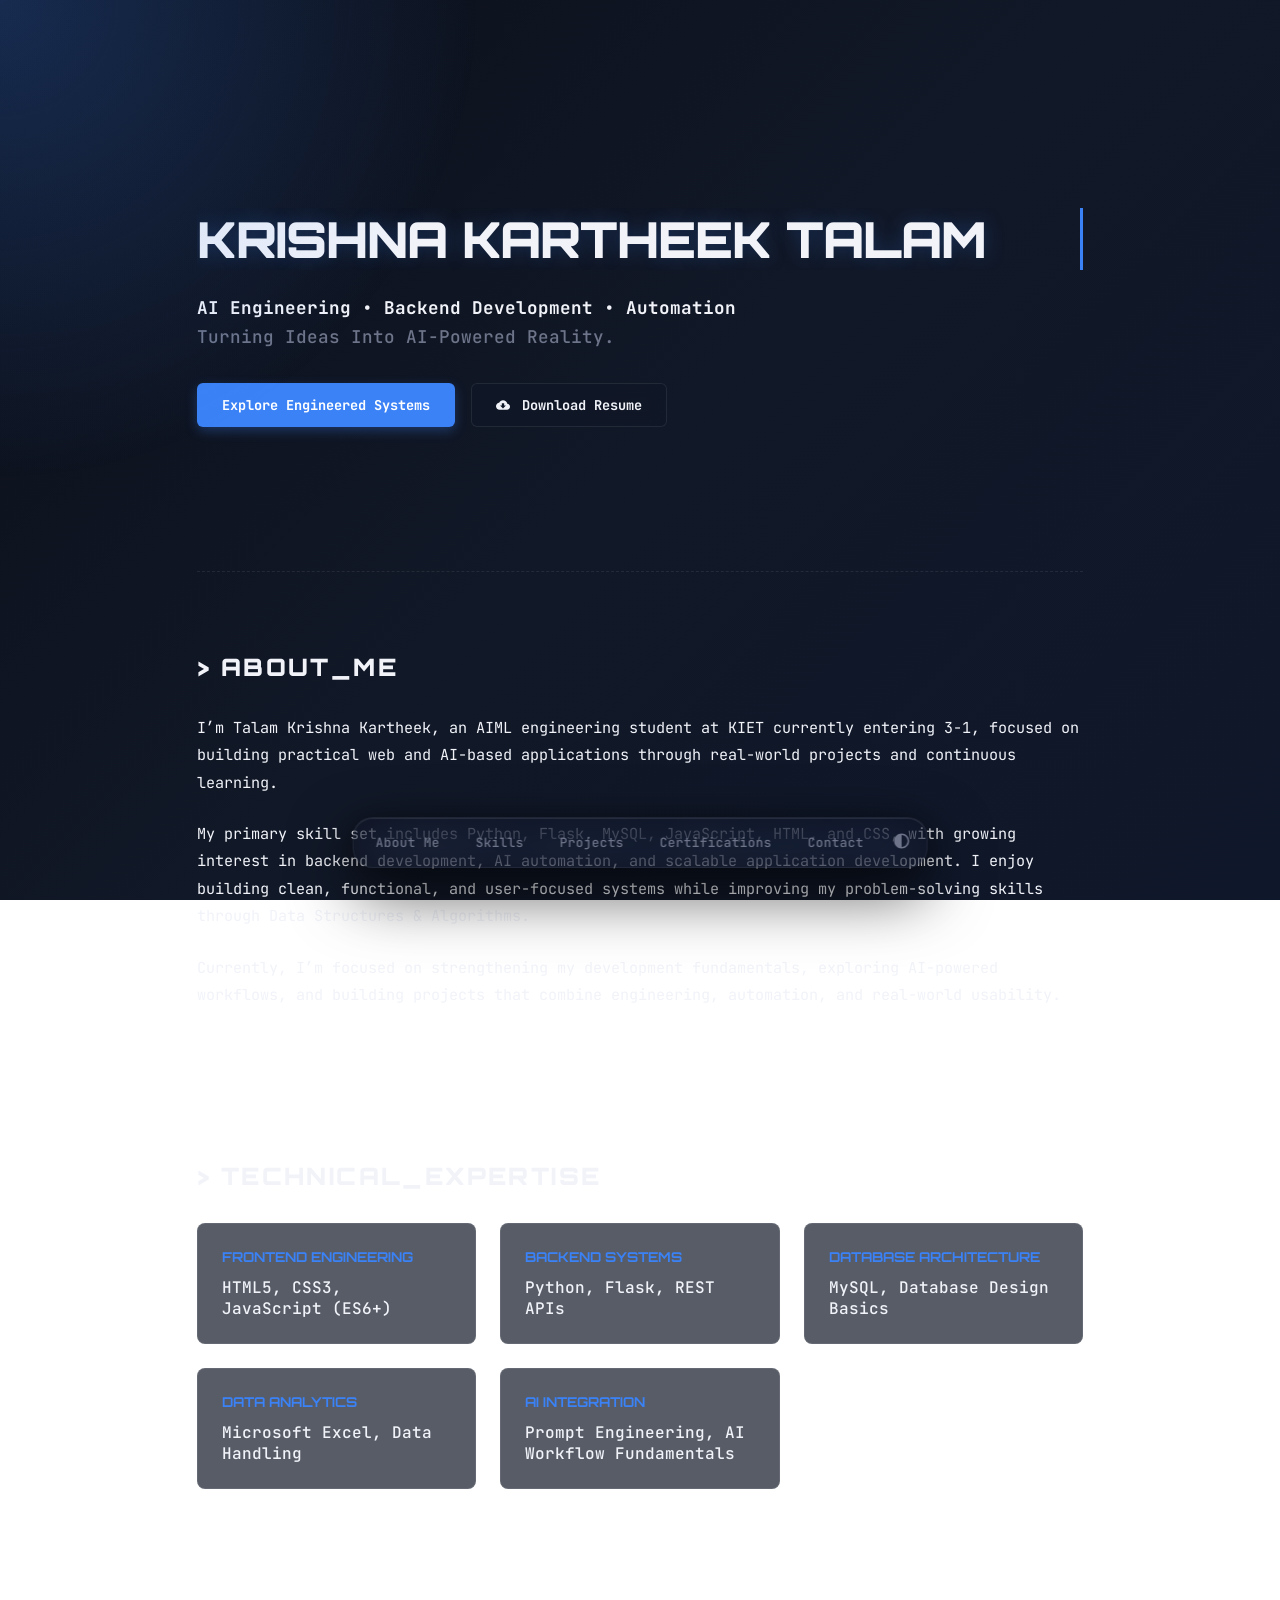
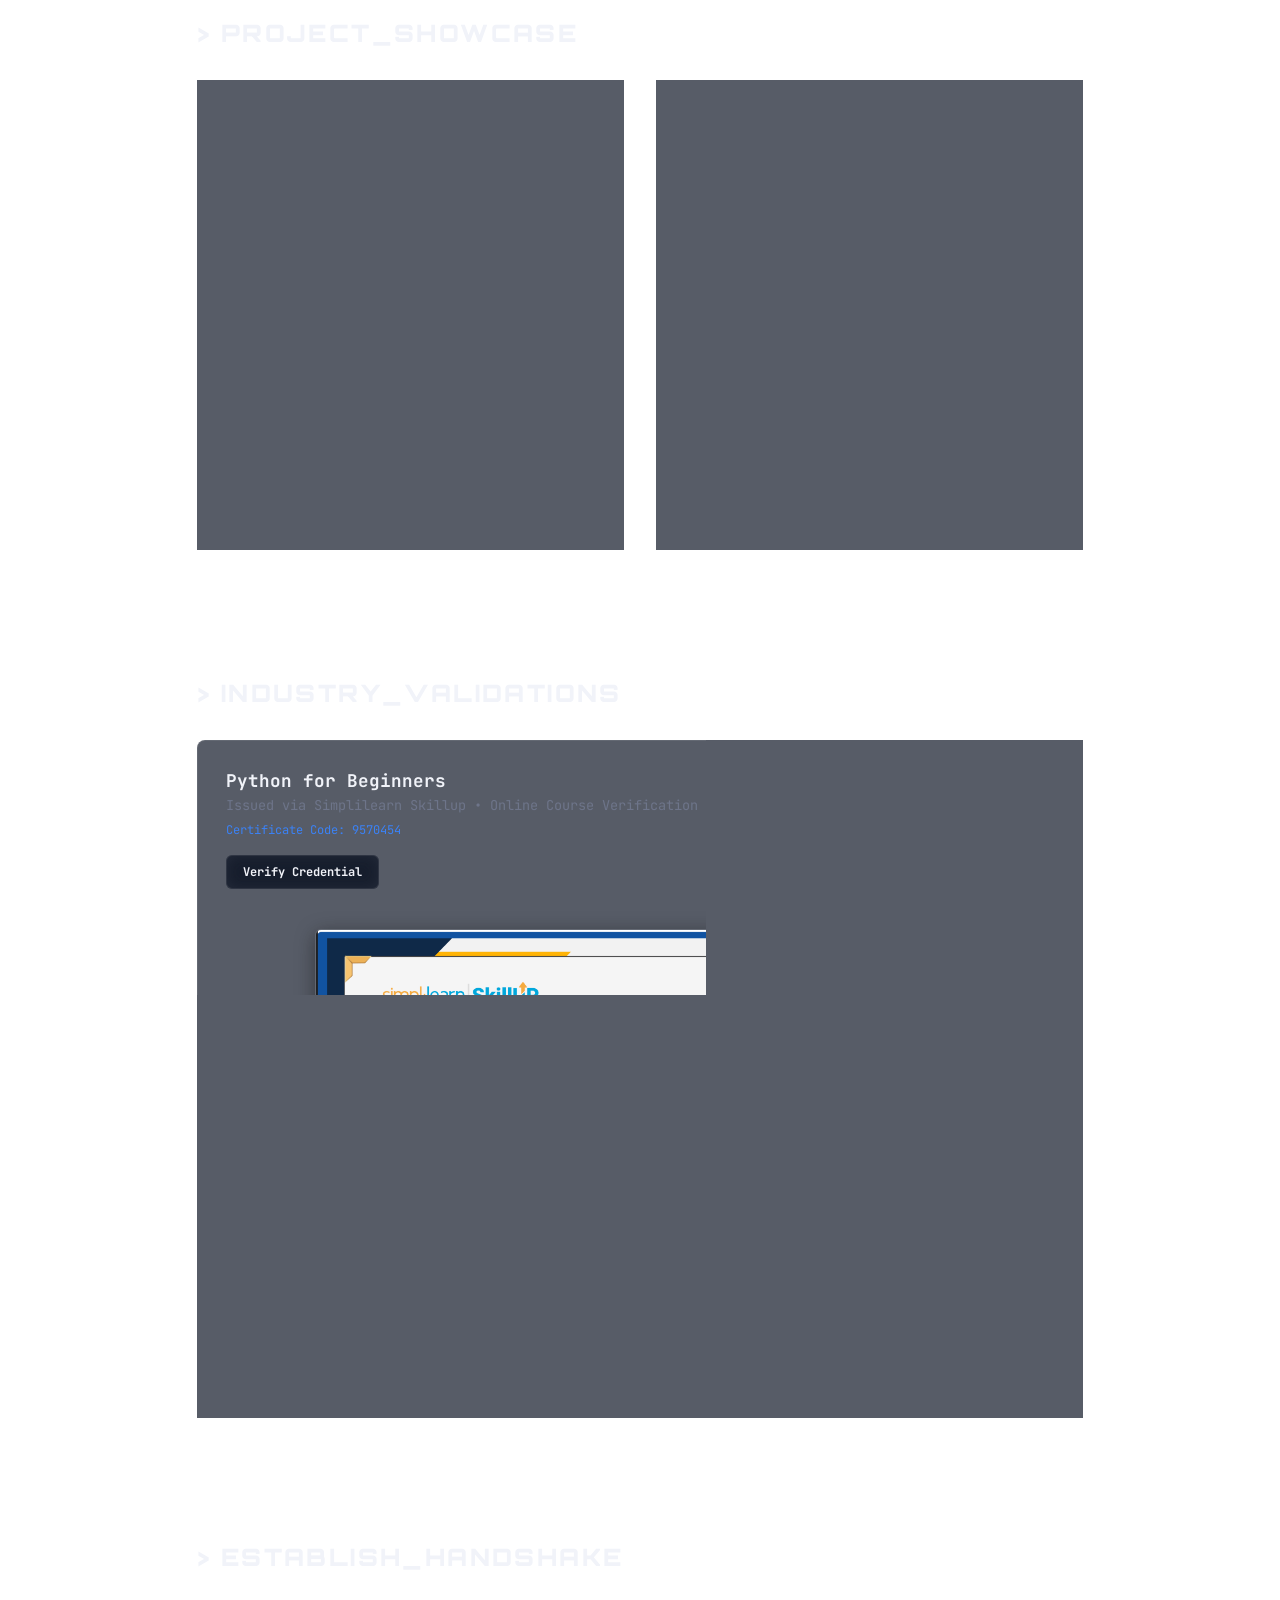
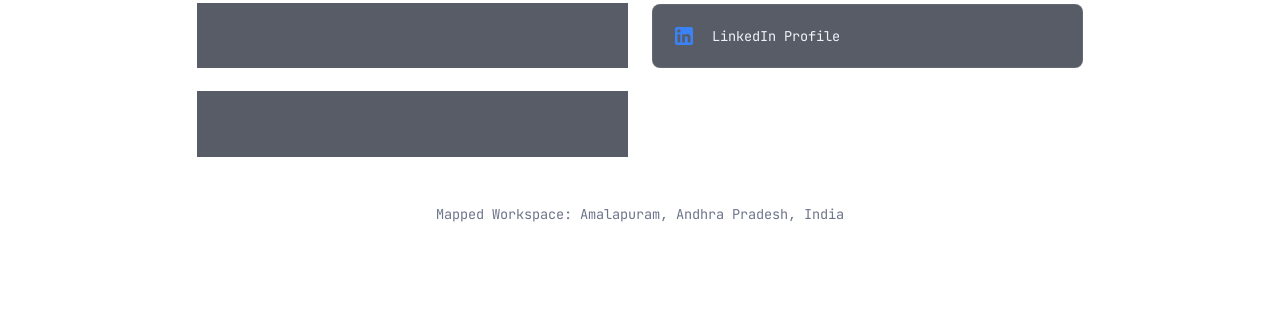
==== index.html @ cd29bb6d "Rename portifolio.html to index.html" ====
<!DOCTYPE html>
<html lang="en">
<head>
    <meta charset="UTF-8">
    <meta name="viewport" content="width=device-width, initial-scale=1.0">
    <title>KRISHNA KARTHEEK TALAM | AI Engineer Portfolio</title>
    <link rel="icon" type="image/svg+xml" href="data:image/svg+xml,<svg xmlns='http://www.w3.org/2000/svg' viewBox='0 0 24 24' fill='%233b82f6'><path d='M12 2L2 22h20L12 2zm0 3.99L19.53 19H4.47L12 5.99z'/></svg>">
    <link rel="preconnect" href="https://fonts.googleapis.com">
    <link rel="preconnect" href="https://fonts.gstatic.com" crossorigin>
    <link href="https://fonts.googleapis.com/css2?family=JetBrains+Mono:wght@400;500;700&family=Orbitron:wght@700;900&display=swap" rel="stylesheet">
    <style>
        :root {
            --bg: #0B0F19;
            --surface: rgba(17, 24, 39, 0.7);
            --border: rgba(255, 255, 255, 0.08);
            --text: #f1f3f9;
            --muted: #6e758a;
            --accent: #3b82f6;
            --glow: rgba(59, 130, 246, 0.25);
        }
        [data-theme="light"] {
            --bg: #f4f6f9;
            --surface: rgba(255, 255, 255, 0.7);
            --border: rgba(0, 0, 0, 0.08);
            --text: #0f172a;
            --muted: #64748b;
            --accent: #2563eb;
            --glow: rgba(37, 99, 235, 0.15);
        }
        * { box-sizing: border-box; margin: 0; padding: 0; }
        html { scroll-behavior: smooth; }
        body {
            font-family: 'JetBrains Mono', monospace;
            background: #0B0F19;
            background: linear-gradient(135deg, #0B0F19, #111827, #0F172A);
            background-attachment: fixed;
            color: var(--text);
            padding: 2rem;
            max-width: 950px;
            margin: 0 auto;
            transition: background 0.3s, color 0.3s;
            overflow-x: hidden;
        }
        [data-theme="light"] body {
            background: linear-gradient(135deg, #f4f6f9, #e2e8f0, #cbd5e1);
        }

        #spotlight {
            position: fixed;
            top: 0; left: 0;
            width: 100vw; height: 100vh;
            pointer-events: none;
            z-index: 9999;
            background: radial-gradient(600px circle at var(--x, 0px) var(--y, 0px), var(--glow), transparent 80%);
        }

        /* Scroll Animation Target */
        section { 
            padding: 5rem 0 3rem 0; 
            border-bottom: 1px dashed var(--border); 
            opacity: 0;
            transform: translateY(30px);
            transition: opacity 0.8s cubic-bezier(0.25, 1, 0.5, 1), transform 0.8s cubic-bezier(0.25, 1, 0.5, 1);
        }
        section.visible {
            opacity: 1;
            transform: translateY(0);
        }

        .section-title {
            font-family: 'Orbitron', sans-serif;
            font-size: 1.5rem; font-weight: 900; margin-bottom: 2rem; color: var(--text);
            text-transform: uppercase; letter-spacing: 0.1em; display: flex; align-items: center; gap: 0.5rem;
        }
        
        #hero { 
            display: flex; 
            flex-direction: column; 
            justify-content: center; 
            min-height: 60vh;
            opacity: 1 !important;
            transform: none !important;
        }

        /* Recruiter Trick: Terminal Typing Animation */
        .typing-container {
            display: inline-block;
            border-right: 3px solid var(--accent);
            white-space: nowrap;
            overflow: hidden;
            width: 0;
            animation: typing 2s steps(22, end) forwards, blink 0.75s step-end infinite;
            margin-bottom: 1.5rem;
        }
        h1 {
            font-family: 'Orbitron', sans-serif;
            font-size: 3.1rem; font-weight: 900; text-transform: uppercase; letter-spacing: -0.02em;
            color: var(--text); text-shadow: 0 0 20px var(--glow);
        }
        @media(max-width: 600px) { 
            h1 { font-size: 1.8rem; } 
            .typing-container { white-space: normal; width: auto; border: none; animation: none; }
        }
        
        .tagline { font-size: 1.1rem; line-height: 1.6; color: var(--muted); font-weight: 500; margin-bottom: 2rem; }
        .tagline span { color: var(--text); font-weight: 700; }

        /* Actions Bar Button Hover Rigging */
        .action-bar { display: flex; flex-wrap: wrap; gap: 1rem; }
        .btn {
            font-family: 'JetBrains Mono', monospace;
            display: inline-flex; align-items: center; gap: 0.5rem;
            padding: 0.75rem 1.5rem; border-radius: 6px; font-size: 0.85rem; font-weight: 700;
            text-decoration: none; cursor: pointer; transition: all 0.3s cubic-bezier(0.25, 0.8, 0.25, 1);
        }
        .btn-primary {
            background: var(--accent); color: #fff; border: 1px solid transparent;
            box-shadow: 0 4px 12px rgba(59, 130, 246, 0.3);
        }
        .btn-primary:hover {
            transform: translateY(-4px);
            background: #2563eb;
            box-shadow: 0 6px 20px rgba(59, 130, 246, 0.5);
        }
        
        /* Attention-grabber Call to Action for Resume Link */
        .btn-secondary {
            background: var(--surface); color: var(--text); border: 1px solid var(--border);
            backdrop-filter: blur(8px); -webkit-backdrop-filter: blur(8px);
            animation: pulse-border 2.5s infinite;
        }
        .btn-secondary:hover {
            transform: translateY(-4px);
            border-color: var(--accent);
            background: rgba(255, 255, 255, 0.05);
            box-shadow: 0 0 15px var(--glow);
            animation: none;
        }
        [data-theme="light"] .btn-secondary:hover { background: rgba(0, 0, 0, 0.02); }

        .about-content p { font-size: 0.95rem; line-height: 1.8; margin-bottom: 1.5rem; color: var(--text); }
        
        .skills-grid { display: grid; grid-template-columns: repeat(auto-fit, minmax(240px, 1fr)); gap: 1.5rem; }
        .skill-card { 
            background: var(--surface); 
            backdrop-filter: blur(12px); -webkit-backdrop-filter: blur(12px);
            border: 1px solid var(--border); padding: 1.5rem; border-radius: 8px; 
            transition: all 0.3s cubic-bezier(0.25, 0.8, 0.25, 1);
        }
        .skill-card:hover { 
            transform: translateY(-5px); 
            border-color: var(--accent);
            box-shadow: 0 10px 25px var(--glow);
        }
        .skill-category { font-family: 'Orbitron', sans-serif; font-size: 0.85rem; color: var(--accent); font-weight: 700; text-transform: uppercase; margin-bottom: 0.75rem; }
        .skill-names { font-size: 1rem; color: var(--text); font-weight: 500; }

        .projects-grid { display: grid; grid-template-columns: repeat(auto-fit, minmax(400px, 1fr)); gap: 2rem; }
        @media(max-width: 500px) { .projects-grid { grid-template-columns: 1fr; } }
        .project-card { 
            background: var(--surface); 
            backdrop-filter: blur(12px); -webkit-backdrop-filter: blur(12px);
            border: 1px solid var(--border); border-radius: 12px; overflow: hidden; display: flex; flex-direction: column; 
            transition: all 0.3s cubic-bezier(0.25, 0.8, 0.25, 1);
        }
        .project-card:hover { 
            transform: translateY(-6px); 
            border-color: var(--accent);
            box-shadow: 0 12px 30px var(--glow);
        }
        .project-info { padding: 1.75rem; flex-grow: 1; display: flex; flex-direction: column; }
        .project-header { display: flex; justify-content: space-between; align-items: flex-start; margin-bottom: 0.75rem; }
        .project-title { font-size: 1.25rem; font-weight: 700; color: var(--text); }
        .project-desc { font-size: 0.85rem; color: var(--muted); line-height: 1.6; margin-bottom: 1.5rem; flex-grow: 1; }
        
        .project-features { margin-bottom: 1.5rem; }
        .project-features-title { font-size: 0.8rem; font-weight: 700; text-transform: uppercase; color: var(--text); margin-bottom: 0.5rem; letter-spacing: 0.05em; }
        .project-features-list { list-style: none; font-size: 0.85rem; color: var(--text); display: grid; grid-template-columns: 1fr 1fr; gap: 0.4rem; }
        .project-features-list li { display: flex; align-items: center; gap: 0.4rem; }
        .project-features-list li::before { content: "•"; color: var(--accent); font-weight: bold; }

        .project-links { display: flex; gap: 0.75rem; margin-top: auto; }
        .project-btn { padding: 0.5rem 1rem; font-size: 0.75rem; border-radius: 4px; text-decoration: none; font-weight: 700; transition: all 0.2s ease; }
        .project-btn-primary { background: rgba(59, 130, 246, 0.1); color: var(--accent); border: 1px solid rgba(59, 130, 246, 0.2); }
        .project-btn-primary:hover { background: var(--accent); color: white; }
        .project-btn-secondary { background: transparent; color: var(--muted); border: 1px solid var(--border); }
        .project-btn-secondary:hover { color: var(--text); border-color: var(--muted); }

        .projects-tags { display: flex; flex-wrap: wrap; gap: 0.5rem; margin-bottom: 1.25rem; }
        .project-tag { background: rgba(255, 255, 255, 0.03); border: 1px solid var(--border); color: var(--muted); font-size: 0.7rem; padding: 0.25rem 0.6rem; border-radius: 4px; }

        .validation-card {
            background: var(--surface); backdrop-filter: blur(12px); -webkit-backdrop-filter: blur(12px);
            border: 1px solid var(--border); padding: 1.75rem; border-radius: 8px; display: flex; flex-direction: column; gap: 1rem;
            transition: all 0.3s cubic-bezier(0.25, 0.8, 0.25, 1);
        }
        .validation-card:hover { 
            transform: translateY(-5px); 
            border-color: var(--accent);
            box-shadow: 0 10px 25px var(--glow);
        }
        .card-content h3 { font-size: 1.1rem; font-weight: 700; color: var(--text); margin-bottom: 0.25rem; }
        .card-content p { font-size: 0.85rem; color: var(--muted); margin-bottom: 0.25rem; }
        .cert-code { font-size: 0.75rem; color: var(--accent); font-family: 'JetBrains Mono', monospace; }
        .verify-btn { align-self: flex-start; }

        .cert-image-container {
            margin-top: 1.5rem;
            display: flex;
            justify-content: center;
            align-items: center;
            width: 100%;
        }
        .cert-image-container img {
            width: 100%;
            max-width: 650px;
            height: auto;
            border-radius: 6px;
            border: 1px solid var(--border);
            box-shadow: 0 4px 20px rgba(0, 0, 0, 0.4);
            transition: transform 0.4s cubic-bezier(0.16, 1, 0.3, 1), box-shadow 0.3s ease;
        }
        .cert-image-container img:hover {
            transform: scale(1.03);
            box-shadow: 0 10px 30px rgba(0, 0, 0, 0.7);
        }

        .contact-grid { display: grid; grid-template-columns: repeat(auto-fit, minmax(280px, 1fr)); gap: 1.5rem; }
        .contact-link {
            display: flex; align-items: center; gap: 1rem; 
            background: var(--surface); backdrop-filter: blur(12px); -webkit-backdrop-filter: blur(12px);
            border: 1px solid var(--border); padding: 1.2rem; border-radius: 8px; text-decoration: none; color: var(--text); font-size: 0.85rem; 
            transition: all 0.3s cubic-bezier(0.25, 0.8, 0.25, 1);
            min-width: 0; overflow: hidden; word-break: break-all;
        }
        .contact-link:hover { border-color: var(--accent); transform: translateY(-4px); box-shadow: 0 8px 20px var(--glow); }
        .contact-icon { width: 24px; height: 24px; fill: var(--accent); flex-shrink: 0; }
        .contact-link span { overflow: hidden; text-overflow: ellipsis; white-space: normal; }

        .dock-container { position: fixed; bottom: 2rem; left: 50%; transform: translateX(-50%); z-index: 10000; width: max-content; max-width: 95vw; }
        .dock {
            display: flex; align-items: center; gap: 0.25rem;
            background: rgba(10, 11, 16, 0.35);
            backdrop-filter: blur(24px) saturate(210%); -webkit-backdrop-filter: blur(24px) saturate(210%);
            border: 1px solid rgba(255, 255, 255, 0.06); padding: 0.4rem; border-radius: 20px;
            box-shadow: 0 4px 30px rgba(0, 0, 0, 0.3), inset 0 1px 1px rgba(255, 255, 255, 0.1), 0 24px 64px rgba(0, 0, 0, 0.7);
            overflow-x: auto;
        }
        [data-theme="light"] .dock {
            background: rgba(255, 255, 255, 0.4);
            border: 1px solid rgba(0, 0, 0, 0.05);
            box-shadow: 0 4px 30px rgba(0, 0, 0, 0.05), inset 0 1px 1px rgba(255, 255, 255, 0.6), 0 24px 64px rgba(0, 0, 0, 0.1);
        }
        .dock button, .dock a {
            font-family: 'JetBrains Mono', monospace; background: transparent; border: none;
            color: var(--muted); font-size: 0.8rem; font-weight: 500; padding: 0.6rem 1rem; border-radius: 14px;
            transition: all 0.2s cubic-bezier(0.4, 0, 0.2, 1); text-decoration: none; display: inline-block; white-space: nowrap;
        }
        .dock button:hover, .dock a:hover { color: var(--text); background: rgba(255, 255, 255, 0.05); }
        [data-theme="light"] .dock button:hover, [data-theme="light"] .dock a:hover { background: rgba(0, 0, 0, 0.03); }
        .dock .active-btn { color: var(--text) !important; background: rgba(255, 255, 255, 0.12); box-shadow: inset 0 1px 0 rgba(255, 255, 255, 0.1), 0 2px 8px rgba(0, 0, 0, 0.2); }
        [data-theme="light"] .dock .active-btn { background: rgba(0, 0, 0, 0.08); box-shadow: none; }
        .theme-toggle { display: flex; align-items: center; justify-content: center; width: 36px; height: 36px; padding: 0 !important; border-radius: 50% !important; flex-shrink: 0; }
        .theme-icon { width: 18px; height: 18px; fill: var(--muted); transition: fill 0.2s; }
        .theme-toggle:hover .theme-icon { fill: var(--text); }

        /* Animation Keyframe Pools */
        @keyframes typing {
            from { width: 0; }
            to { width: 100%; }
        }
        @keyframes blink {
            from, to { border-color: transparent; }
            50% { border-color: var(--accent); }
        }
        @keyframes pulse-border {
            0% { box-shadow: 0 0 0 0 rgba(59, 130, 246, 0.4); }
            70% { box-shadow: 0 0 0 10px rgba(59, 130, 246, 0); }
            100% { box-shadow: 0 0 0 0 rgba(59, 130, 246, 0); }
        }

        @media print {
            body { background: white !important; color: black !important; padding: 0; max-width: 100%; }
            section { padding: 2rem 0; opacity: 1 !important; transform: none !important; border-bottom: 1px solid #ccc; }
            .dock-container, #spotlight, .action-bar, .project-links, .theme-toggle, .project-btn { display: none !important; }
            .skill-card, .project-card, .validation-card, .contact-link { backdrop-filter: none !important; background: transparent !important; border: 1px solid #aaa !important; transform: none !important; }
            .section-title { color: black !important; }
            h1 { text-shadow: none !important; color: black !important; }
        }
    </style>
</head>
<body>

    <div id="spotlight"></div>

    <section id="hero">
        <div class="typing-container">
            <h1>KRISHNA KARTHEEK TALAM</h1>
        </div>
        <div class="tagline">
            <span>AI Engineering • Backend Development • Automation</span><br>
            Turning Ideas Into AI-Powered Reality.
        </div>
        <div class="action-bar">
            <a href="#projects" class="btn btn-primary">Explore Engineered Systems</a>
            <a href="TALAM_KRISHNA_KARTHEEK__Resume.pdf" download="TALAM_KRISHNA_KARTHEEK__Resume.pdf" class="btn btn-secondary" title="Download Resume Document">
                <svg width="14" height="14" viewBox="0 0 24 24" fill="currentColor" style="vertical-align:middle;margin-right:4px;"><path d="M19.35 10.04C18.67 6.59 15.64 4 12 4 9.11 4 6.6 5.64 5.35 8.04 2.34 8.36 0 10.91 0 14c0 3.31 2.69 6 6 6h13c2.76 0 5-2.24 5-5 0-2.64-2.05-4.78-4.65-4.96zM17 13l-5 5-5-5h3V9h4v4h3z"/></svg>
                Download Resume
            </a>
        </div>
    </section>

    <section id="about">
        <div class="section-title">> About_Me</div>
        <div class="about-content">
            <p>I’m Talam Krishna Kartheek, an AIML engineering student at KIET currently entering 3-1, focused on building practical web and AI-based applications through real-world projects and continuous learning.</p>
            <p>My primary skill set includes Python, Flask, MySQL, JavaScript, HTML, and CSS, with growing interest in backend development, AI automation, and scalable application development. I enjoy building clean, functional, and user-focused systems while improving my problem-solving skills through Data Structures & Algorithms.</p>
            <p>Currently, I’m focused on strengthening my development fundamentals, exploring AI-powered workflows, and building projects that combine engineering, automation, and real-world usability.</p>
        </div>
    </section>

    <section id="skills">
        <div class="section-title">> Technical_Expertise</div>
        <div class="skills-grid">
            <div class="skill-card">
                <div class="skill-category">Frontend Engineering</div>
                <div class="skill-names">HTML5, CSS3, JavaScript (ES6+)</div>
            </div>
            <div class="skill-card">
                <div class="skill-category">Backend Systems</div>
                <div class="skill-names">Python, Flask, REST APIs</div>
            </div>
            <div class="skill-card">
                <div class="skill-category">Database Architecture</div>
                <div class="skill-names">MySQL, Database Design Basics</div>
            </div>
            <div class="skill-card">
                <div class="skill-category">Data Analytics</div>
                <div class="skill-names">Microsoft Excel, Data Handling</div>
            </div>
            <div class="skill-card">
                <div class="skill-category">AI Integration</div>
                <div class="skill-names">Prompt Engineering, AI Workflow Fundamentals</div>
            </div>
        </div>
    </section>

    <section id="projects">
        <div class="section-title">> Project_Showcase</div>
        <div class="projects-grid">
            <div class="project-card">
                <div class="project-info">
                    <div class="project-header">
                        <div class="project-title">AI Support Automation Platform</div>
                    </div>
                    <div class="projects-tags">
                        <span class="project-tag">Python</span><span class="project-tag">FastAPI/Flask</span><span class="project-tag">OpenAI API</span><span class="project-tag">MySQL</span><span class="project-tag">Redis</span>
                    </div>
                    <div class="project-desc">Asynchronous orchestration instance handling streaming data vectorization structures and complex custom pipeline parameters to manage platform workloads.</div>
                    <div class="project-features">
                        <div class="project-features-title">Core Architecture Features</div>
                        <ul class="project-features-list">
                            <li>AI Chatbot Engine</li>
                            <li>Ticket Classification</li>
                            <li>Auto-Reply Generation</li>
                            <li>Admin Dashboard</li>
                            <li>Email Automation</li>
                        </ul>
                    </div>
                    <div class="project-links">
                        <a href="https://github.com/Krishna-kartheek" target="_blank" class="project-btn project-btn-primary">GitHub Repo</a>
                        <a href="#" class="project-btn project-btn-secondary">Live Demo</a>
                    </div>
                </div>
            </div>
            <div class="project-card">
                <div class="project-info">
                    <div class="project-header">
                        <div class="project-title">AI Resume Analyzer + ATS Scorer</div>
                    </div>
                    <div class="projects-tags">
                        <span class="project-tag">Python</span><span class="project-tag">Flask</span><span class="project-tag">LLM Orchestration</span><span class="project-tag">MySQL</span>
                    </div>
                    <div class="project-desc">Intelligent parser pipeline constructed to ingest unstructured resume structures and evaluate alignment parameters against target data indexes.</div>
                    <div class="project-features">
                        <div class="project-features-title">Core Architecture Features</div>
                        <ul class="project-features-list">
                            <li>Upload Processing</li>
                            <li>ATS Scoring Engine</li>
                            <li>Keyword Detection</li>
                            <li>AI Suggestions</li>
                            <li>JD Matrix Matching</li>
                        </ul>
                    </div>
                    <div class="project-links">
                        <a href="https://github.com/Krishna-kartheek" target="_blank" class="project-btn project-btn-primary">GitHub Repo</a>
                        <a href="#" class="project-btn project-btn-secondary">Live Demo</a>
                    </div>
                </div>
            </div>
        </div>
    </section>

    <section id="certifications">
        <div class="validation-section">
            <div class="section-title">> Industry_Validations</div>
            
            <div class="validation-card">
                <div class="card-content">
                    <h3>Python for Beginners</h3>
                    <p>Issued via Simplilearn Skillup • Online Course Verification</p>
                    <span class="cert-code">Certificate Code: 9570454</span>
                </div>
                <a href="https://www.simplilearn.com" target="_blank" class="btn btn-secondary verify-btn" style="padding: 0.5rem 1rem; font-size: 0.75rem;">Verify Credential</a>
                
                <div class="cert-image-container">
                    <img src="Screenshot 2026-05-24 030325.png" alt="Simplilearn Python for Beginners Certificate">
                </div>
            </div>
        </div>
    </section>

    <section id="contact">
        <div class="section-title">> Establish_Handshake</div>
        <div class="contact-grid">
            <a href="https://mail.google.com/mail/?view=cm&fs=1&to=krishnakartheekgoud@gmail.com" target="_blank" class="contact-link" title="Compose Gmail Direct">
                <svg class="contact-icon" viewBox="0 0 24 24">
                    <path d="M20 4H4c-1.1 0-1.99.9-1.99 2L2 18c0 1.1.9 2 2 2h16c1.1 0 2-.9 2-2V6c0-1.1-.9-2-2-2zm0 4l-8 5-8-5V6l8 5 8-5v2z"/>
                </svg>
                <span>krishnakartheekgoud@gmail.com</span>
            </a>
            <a href="https://www.linkedin.com/in/krishna-kartheek-talam" target="_blank" class="contact-link">
                <svg class="contact-icon" viewBox="0 0 24 24"><path d="M19 3a2 2 0 0 1 2 2v14a2 2 0 0 1-2 2H5a2 2 0 0 1-2-2V5a2 2 0 0 1 2-2h14m-.5 15.5v-5.3a3.26 3.26 0 0 0-3.26-3.26c-.85 0-1.84.52-2.32 1.3v-1.11h-2.79v8.37h2.79v-4.93c0-.77.62-1.4 1.39-1.4a1.4 1.4 0 0 1 1.4 1.4v4.93h2.79M6.88 8.56a1.68 1.68 0 0 0 1.68-1.68c0-.93-.75-1.69-1.68-1.69a1.69 1.69 0 0 0-1.69 1.69c0 .93.76 1.68 1.69 1.68m1.39 9.94v-8.37H5.5v8.37h2.77z"/></svg>
                <span>LinkedIn Profile</span>
            </a>
            <a href="https://github.com/Krishna-kartheek" target="_blank" class="contact-link">
                <svg class="contact-icon" viewBox="0 0 24 24"><path d="M12 2A10 10 0 0 0 2 12c0 4.42 2.87 8.17 6.84 9.5.5.08.66-.23.66-.5v-1.69c-2.77.6-3.36-1.34-3.36-1.34-.46-1.16-1.11-1.47-1.11-1.47-.9-.62.07-.6.07-.6 1 .07 1.53 1.03 1.53 1.03.9 1.52 2.34 1.07 2.91.83.1-.65.35-1.09.63-1.34-2.22-.25-4.55-1.11-4.55-4.94 0-1.1.38-1.99 1.03-2.71-.1-.25-.45-1.29.1-2.64 0 0 .84-.27 2.75 1.02.79-.22 1.65-.33 2.5-.33.85 0 1.71.11 2.5.33 1.91-1.29 2.75-1.02 2.75-1.02.55 1.35.2 2.39.1 2.64.65.71 1.03 1.6 1.03 2.71 0 3.84-2.34 4.68-4.57 4.93.36.31.68.92.68 1.85V21c0 .27.16.59.67.5C19.14 20.16 22 16.42 22 12A10 10 0 0 0 12 2z"/></svg>
                <span>GitHub Engine</span>
            </a>
        </div>
        <p class="project-desc" style="text-align: center; margin-top: 3rem;">Mapped Workspace: Amalapuram, Andhra Pradesh, India</p>
    </section>

    <div class="dock-container">
        <nav class="dock">
            <a href="#about" class="active-btn">About Me</a>
            <a href="#skills">Skills</a>
            <a href="#projects">Projects</a>
            <a href="#certifications">Certifications</a>
            <a href="#contact">Contact</a>
            <button class="theme-toggle" onclick="toggleTheme()">
                <svg class="theme-icon" viewBox="0 0 24 24">
                    <path d="M12 22c5.523 0 10-4.477 10-10S17.523 2 12 2 2 6.477 2 12s4.477 10 10 10zm0-2V4a8 8 0 1 1 0 16z"/>
                </svg>
            </button>
        </nav>
    </div>

    <script>
        const spotlight = document.getElementById('spotlight');
        window.addEventListener('mousemove', (e) => {
            spotlight.style.setProperty('--x', e.clientX + 'px');
            spotlight.style.setProperty('--y', e.clientY + 'px');
        });

        function toggleTheme() {
            const currentTheme = document.documentElement.getAttribute('data-theme');
            const targetTheme = currentTheme === 'light' ? 'dark' : 'light';
            document.documentElement.setAttribute('data-theme', targetTheme);
            localStorage.setItem('theme', targetTheme);
        }

        // Performance optimized Intersection Observer for recruiter scroll animations
        const sections = document.querySelectorAll('section');
        const navButtons = document.querySelectorAll('.dock a');

        const sectionObserver = new IntersectionObserver((entries) => {
            entries.forEach(entry => {
                if (entry.isIntersecting) {
                    entry.target.classList.add('visible');
                }
            });
        }, { threshold: 0.15 });

        sections.forEach(section => {
            sectionObserver.observe(section);
        });

        window.addEventListener('scroll', () => {
            let current = '';
            sections.forEach(section => {
                const sectionTop = section.offsetTop;
                if (pageYOffset >= sectionTop - 120) { current = section.getAttribute('id'); }
            });
            navButtons.forEach(btn => {
                btn.classList.remove('active-btn');
                if (btn.getAttribute('href').slice(1) === current) { btn.classList.add('active-btn'); }
            });
        });
    </script>
</body>
</html>
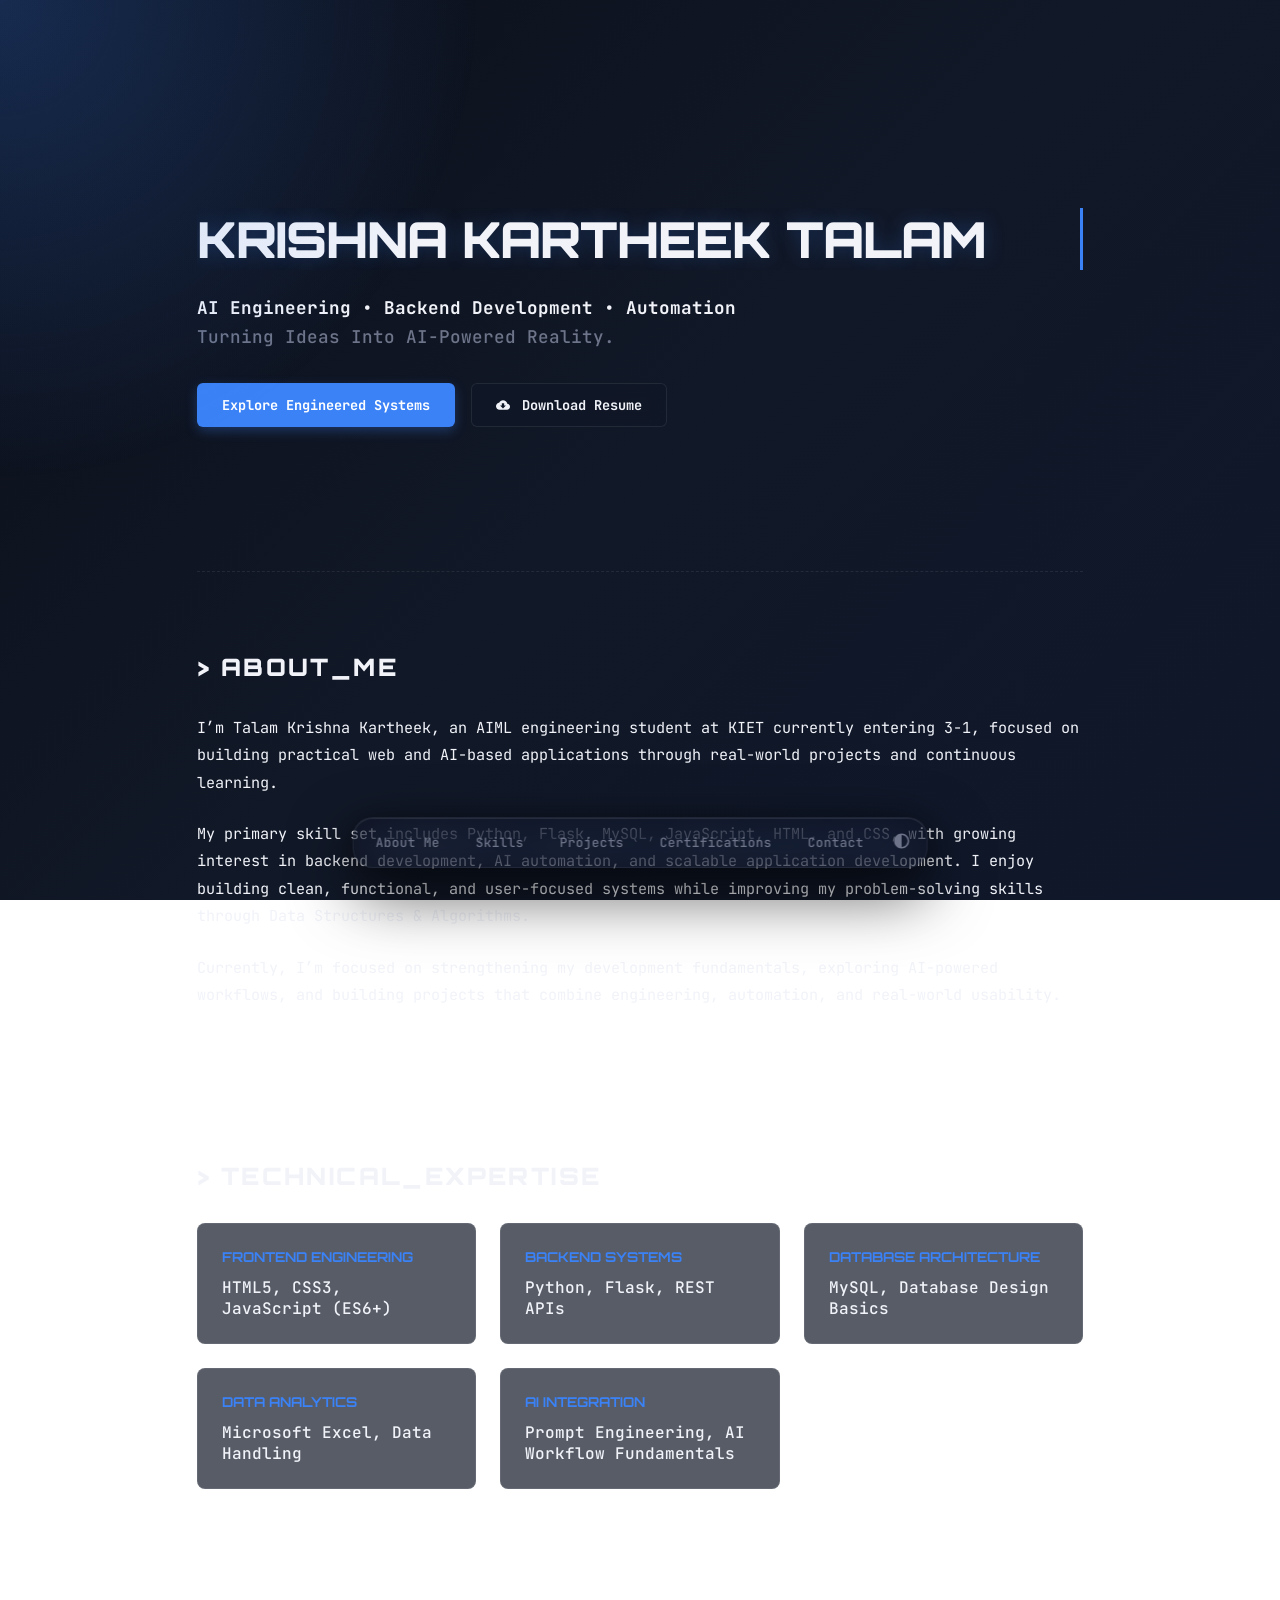
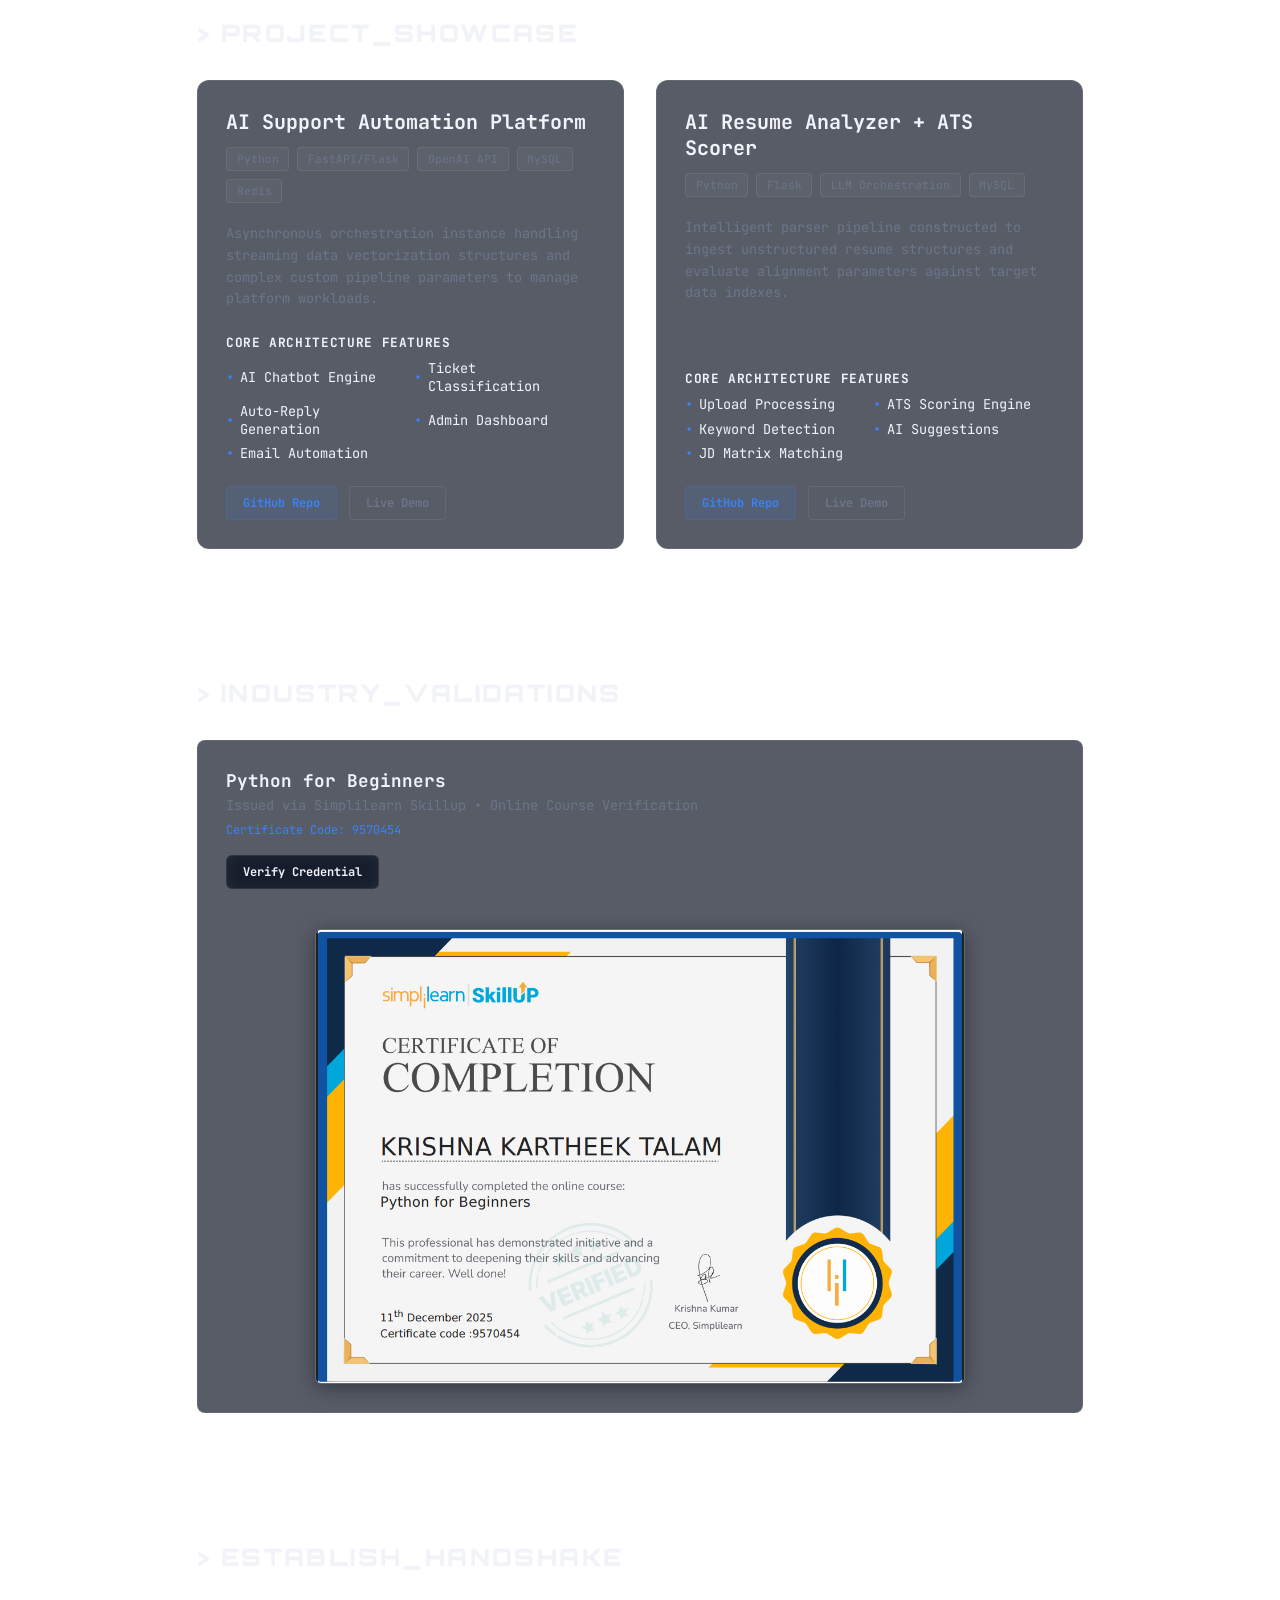
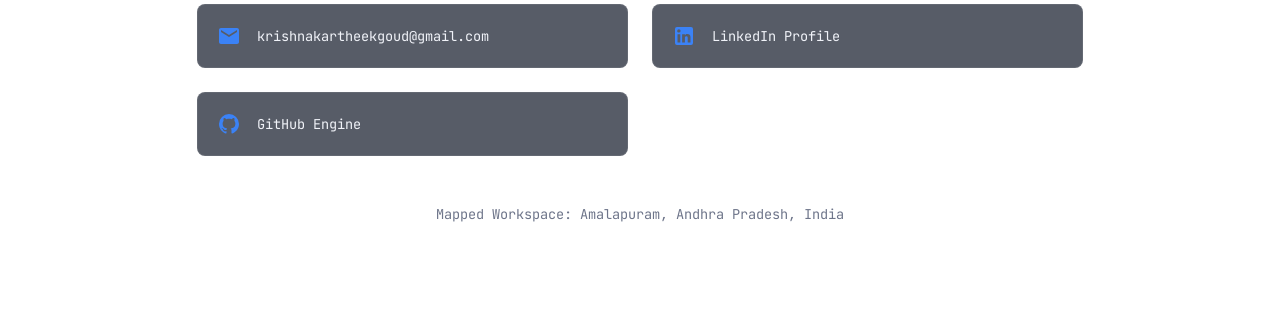
==== commit d9bd1d11: "Update index.html" ====
--- a/index.html
+++ b/index.html
@@ -423,7 +423,7 @@
     <section id="contact">
         <div class="section-title">> Establish_Handshake</div>
         <div class="contact-grid">
-            <a href="https://mail.google.com/mail/?view=cm&fs=1&to=krishnakartheekgoud@gmail.com" target="_blank" class="contact-link" title="Compose Gmail Direct">
+            <a href="mailto:krishnakartheekgoud@gmail.com?subject=Portfolio%20Inquiry" class="contact-link" title="Send Email Direct">
                 <svg class="contact-icon" viewBox="0 0 24 24">
                     <path d="M20 4H4c-1.1 0-1.99.9-1.99 2L2 18c0 1.1.9 2 2 2h16c1.1 0 2-.9 2-2V6c0-1.1-.9-2-2-2zm0 4l-8 5-8-5V6l8 5 8-5v2z"/>
                 </svg>
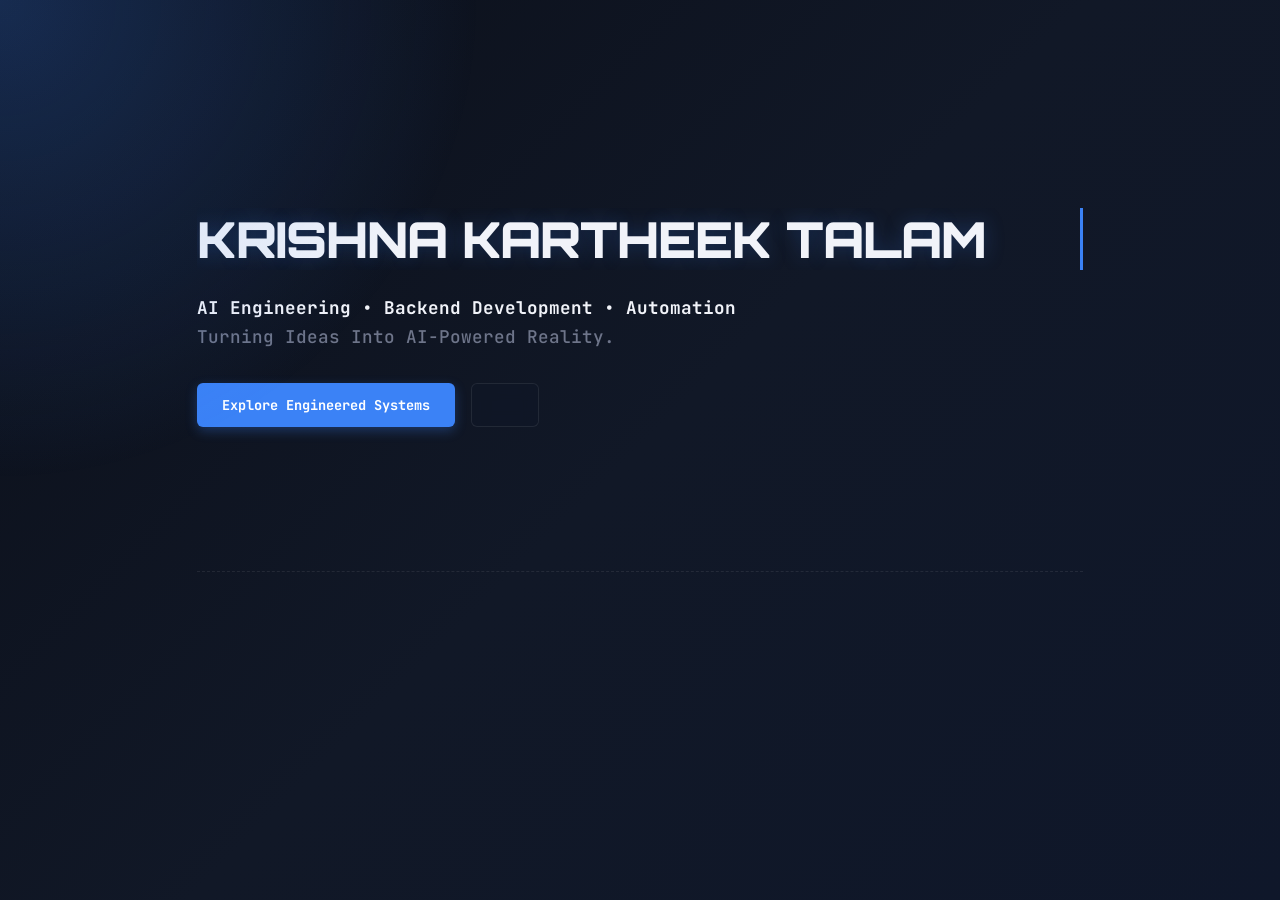
==== commit add8bdf9: "Update index.html" ====
--- a/index.html
+++ b/index.html
@@ -187,7 +187,7 @@
         .project-btn-secondary:hover { color: var(--text); border-color: var(--muted); }
 
         .projects-tags { display: flex; flex-wrap: wrap; gap: 0.5rem; margin-bottom: 1.25rem; }
-        .project-tag { background: rgba(255, 255, 255, 0.03); border: 1px solid var(--border); color: var(--muted); font-size: 0.7rem; padding: 0.25rem 0.6rem; border-radius: 4px; }
+        .project-tag { background: rgba(255, 255, 255, 0.03); border: 1px solid var(--border); color: var(--muted); font-size: 0.7 ceramic; padding: 0.25rem 0.6rem; border-radius: 4px; }
 
         .validation-card {
             background: var(--surface); backdrop-filter: blur(12px); -webkit-backdrop-filter: blur(12px);
@@ -304,199 +304,4 @@
         <div class="action-bar">
             <a href="#projects" class="btn btn-primary">Explore Engineered Systems</a>
             <a href="TALAM_KRISHNA_KARTHEEK__Resume.pdf" download="TALAM_KRISHNA_KARTHEEK__Resume.pdf" class="btn btn-secondary" title="Download Resume Document">
-                <svg width="14" height="14" viewBox="0 0 24 24" fill="currentColor" style="vertical-align:middle;margin-right:4px;"><path d="M19.35 10.04C18.67 6.59 15.64 4 12 4 9.11 4 6.6 5.64 5.35 8.04 2.34 8.36 0 10.91 0 14c0 3.31 2.69 6 6 6h13c2.76 0 5-2.24 5-5 0-2.64-2.05-4.78-4.65-4.96zM17 13l-5 5-5-5h3V9h4v4h3z"/></svg>
-                Download Resume
-            </a>
-        </div>
-    </section>
-
-    <section id="about">
-        <div class="section-title">> About_Me</div>
-        <div class="about-content">
-            <p>I’m Talam Krishna Kartheek, an AIML engineering student at KIET currently entering 3-1, focused on building practical web and AI-based applications through real-world projects and continuous learning.</p>
-            <p>My primary skill set includes Python, Flask, MySQL, JavaScript, HTML, and CSS, with growing interest in backend development, AI automation, and scalable application development. I enjoy building clean, functional, and user-focused systems while improving my problem-solving skills through Data Structures & Algorithms.</p>
-            <p>Currently, I’m focused on strengthening my development fundamentals, exploring AI-powered workflows, and building projects that combine engineering, automation, and real-world usability.</p>
-        </div>
-    </section>
-
-    <section id="skills">
-        <div class="section-title">> Technical_Expertise</div>
-        <div class="skills-grid">
-            <div class="skill-card">
-                <div class="skill-category">Frontend Engineering</div>
-                <div class="skill-names">HTML5, CSS3, JavaScript (ES6+)</div>
-            </div>
-            <div class="skill-card">
-                <div class="skill-category">Backend Systems</div>
-                <div class="skill-names">Python, Flask, REST APIs</div>
-            </div>
-            <div class="skill-card">
-                <div class="skill-category">Database Architecture</div>
-                <div class="skill-names">MySQL, Database Design Basics</div>
-            </div>
-            <div class="skill-card">
-                <div class="skill-category">Data Analytics</div>
-                <div class="skill-names">Microsoft Excel, Data Handling</div>
-            </div>
-            <div class="skill-card">
-                <div class="skill-category">AI Integration</div>
-                <div class="skill-names">Prompt Engineering, AI Workflow Fundamentals</div>
-            </div>
-        </div>
-    </section>
-
-    <section id="projects">
-        <div class="section-title">> Project_Showcase</div>
-        <div class="projects-grid">
-            <div class="project-card">
-                <div class="project-info">
-                    <div class="project-header">
-                        <div class="project-title">AI Support Automation Platform</div>
-                    </div>
-                    <div class="projects-tags">
-                        <span class="project-tag">Python</span><span class="project-tag">FastAPI/Flask</span><span class="project-tag">OpenAI API</span><span class="project-tag">MySQL</span><span class="project-tag">Redis</span>
-                    </div>
-                    <div class="project-desc">Asynchronous orchestration instance handling streaming data vectorization structures and complex custom pipeline parameters to manage platform workloads.</div>
-                    <div class="project-features">
-                        <div class="project-features-title">Core Architecture Features</div>
-                        <ul class="project-features-list">
-                            <li>AI Chatbot Engine</li>
-                            <li>Ticket Classification</li>
-                            <li>Auto-Reply Generation</li>
-                            <li>Admin Dashboard</li>
-                            <li>Email Automation</li>
-                        </ul>
-                    </div>
-                    <div class="project-links">
-                        <a href="https://github.com/Krishna-kartheek" target="_blank" class="project-btn project-btn-primary">GitHub Repo</a>
-                        <a href="#" class="project-btn project-btn-secondary">Live Demo</a>
-                    </div>
-                </div>
-            </div>
-            <div class="project-card">
-                <div class="project-info">
-                    <div class="project-header">
-                        <div class="project-title">AI Resume Analyzer + ATS Scorer</div>
-                    </div>
-                    <div class="projects-tags">
-                        <span class="project-tag">Python</span><span class="project-tag">Flask</span><span class="project-tag">LLM Orchestration</span><span class="project-tag">MySQL</span>
-                    </div>
-                    <div class="project-desc">Intelligent parser pipeline constructed to ingest unstructured resume structures and evaluate alignment parameters against target data indexes.</div>
-                    <div class="project-features">
-                        <div class="project-features-title">Core Architecture Features</div>
-                        <ul class="project-features-list">
-                            <li>Upload Processing</li>
-                            <li>ATS Scoring Engine</li>
-                            <li>Keyword Detection</li>
-                            <li>AI Suggestions</li>
-                            <li>JD Matrix Matching</li>
-                        </ul>
-                    </div>
-                    <div class="project-links">
-                        <a href="https://github.com/Krishna-kartheek" target="_blank" class="project-btn project-btn-primary">GitHub Repo</a>
-                        <a href="#" class="project-btn project-btn-secondary">Live Demo</a>
-                    </div>
-                </div>
-            </div>
-        </div>
-    </section>
-
-    <section id="certifications">
-        <div class="validation-section">
-            <div class="section-title">> Industry_Validations</div>
-            
-            <div class="validation-card">
-                <div class="card-content">
-                    <h3>Python for Beginners</h3>
-                    <p>Issued via Simplilearn Skillup • Online Course Verification</p>
-                    <span class="cert-code">Certificate Code: 9570454</span>
-                </div>
-                <a href="https://www.simplilearn.com" target="_blank" class="btn btn-secondary verify-btn" style="padding: 0.5rem 1rem; font-size: 0.75rem;">Verify Credential</a>
-                
-                <div class="cert-image-container">
-                    <img src="Screenshot 2026-05-24 030325.png" alt="Simplilearn Python for Beginners Certificate">
-                </div>
-            </div>
-        </div>
-    </section>
-
-    <section id="contact">
-        <div class="section-title">> Establish_Handshake</div>
-        <div class="contact-grid">
-            <a href="mailto:krishnakartheekgoud@gmail.com?subject=Portfolio%20Inquiry" class="contact-link" title="Send Email Direct">
-                <svg class="contact-icon" viewBox="0 0 24 24">
-                    <path d="M20 4H4c-1.1 0-1.99.9-1.99 2L2 18c0 1.1.9 2 2 2h16c1.1 0 2-.9 2-2V6c0-1.1-.9-2-2-2zm0 4l-8 5-8-5V6l8 5 8-5v2z"/>
-                </svg>
-                <span>krishnakartheekgoud@gmail.com</span>
-            </a>
-            <a href="https://www.linkedin.com/in/krishna-kartheek-talam" target="_blank" class="contact-link">
-                <svg class="contact-icon" viewBox="0 0 24 24"><path d="M19 3a2 2 0 0 1 2 2v14a2 2 0 0 1-2 2H5a2 2 0 0 1-2-2V5a2 2 0 0 1 2-2h14m-.5 15.5v-5.3a3.26 3.26 0 0 0-3.26-3.26c-.85 0-1.84.52-2.32 1.3v-1.11h-2.79v8.37h2.79v-4.93c0-.77.62-1.4 1.39-1.4a1.4 1.4 0 0 1 1.4 1.4v4.93h2.79M6.88 8.56a1.68 1.68 0 0 0 1.68-1.68c0-.93-.75-1.69-1.68-1.69a1.69 1.69 0 0 0-1.69 1.69c0 .93.76 1.68 1.69 1.68m1.39 9.94v-8.37H5.5v8.37h2.77z"/></svg>
-                <span>LinkedIn Profile</span>
-            </a>
-            <a href="https://github.com/Krishna-kartheek" target="_blank" class="contact-link">
-                <svg class="contact-icon" viewBox="0 0 24 24"><path d="M12 2A10 10 0 0 0 2 12c0 4.42 2.87 8.17 6.84 9.5.5.08.66-.23.66-.5v-1.69c-2.77.6-3.36-1.34-3.36-1.34-.46-1.16-1.11-1.47-1.11-1.47-.9-.62.07-.6.07-.6 1 .07 1.53 1.03 1.53 1.03.9 1.52 2.34 1.07 2.91.83.1-.65.35-1.09.63-1.34-2.22-.25-4.55-1.11-4.55-4.94 0-1.1.38-1.99 1.03-2.71-.1-.25-.45-1.29.1-2.64 0 0 .84-.27 2.75 1.02.79-.22 1.65-.33 2.5-.33.85 0 1.71.11 2.5.33 1.91-1.29 2.75-1.02 2.75-1.02.55 1.35.2 2.39.1 2.64.65.71 1.03 1.6 1.03 2.71 0 3.84-2.34 4.68-4.57 4.93.36.31.68.92.68 1.85V21c0 .27.16.59.67.5C19.14 20.16 22 16.42 22 12A10 10 0 0 0 12 2z"/></svg>
-                <span>GitHub Engine</span>
-            </a>
-        </div>
-        <p class="project-desc" style="text-align: center; margin-top: 3rem;">Mapped Workspace: Amalapuram, Andhra Pradesh, India</p>
-    </section>
-
-    <div class="dock-container">
-        <nav class="dock">
-            <a href="#about" class="active-btn">About Me</a>
-            <a href="#skills">Skills</a>
-            <a href="#projects">Projects</a>
-            <a href="#certifications">Certifications</a>
-            <a href="#contact">Contact</a>
-            <button class="theme-toggle" onclick="toggleTheme()">
-                <svg class="theme-icon" viewBox="0 0 24 24">
-                    <path d="M12 22c5.523 0 10-4.477 10-10S17.523 2 12 2 2 6.477 2 12s4.477 10 10 10zm0-2V4a8 8 0 1 1 0 16z"/>
-                </svg>
-            </button>
-        </nav>
-    </div>
-
-    <script>
-        const spotlight = document.getElementById('spotlight');
-        window.addEventListener('mousemove', (e) => {
-            spotlight.style.setProperty('--x', e.clientX + 'px');
-            spotlight.style.setProperty('--y', e.clientY + 'px');
-        });
-
-        function toggleTheme() {
-            const currentTheme = document.documentElement.getAttribute('data-theme');
-            const targetTheme = currentTheme === 'light' ? 'dark' : 'light';
-            document.documentElement.setAttribute('data-theme', targetTheme);
-            localStorage.setItem('theme', targetTheme);
-        }
-
-        // Performance optimized Intersection Observer for recruiter scroll animations
-        const sections = document.querySelectorAll('section');
-        const navButtons = document.querySelectorAll('.dock a');
-
-        const sectionObserver = new IntersectionObserver((entries) => {
-            entries.forEach(entry => {
-                if (entry.isIntersecting) {
-                    entry.target.classList.add('visible');
-                }
-            });
-        }, { threshold: 0.15 });
-
-        sections.forEach(section => {
-            sectionObserver.observe(section);
-        });
-
-        window.addEventListener('scroll', () => {
-            let current = '';
-            sections.forEach(section => {
-                const sectionTop = section.offsetTop;
-                if (pageYOffset >= sectionTop - 120) { current = section.getAttribute('id'); }
-            });
-            navButtons.forEach(btn => {
-                btn.classList.remove('active-btn');
-                if (btn.getAttribute('href').slice(1) === current) { btn.classList.add('active-btn'); }
-            });
-        });
-    </script>
-</body>
-</html>
+                <svg width="14" height="14" viewBox="0 0 24 24" fill="currentColor" style="vertical-align:middle;margin-right:4px;"><path d="M19.35 10.04C18.67 6.59 15.64 4 12 4 9.11 4 6.6 5.64 5.35 8.04 2.34 8.36 0 10.91
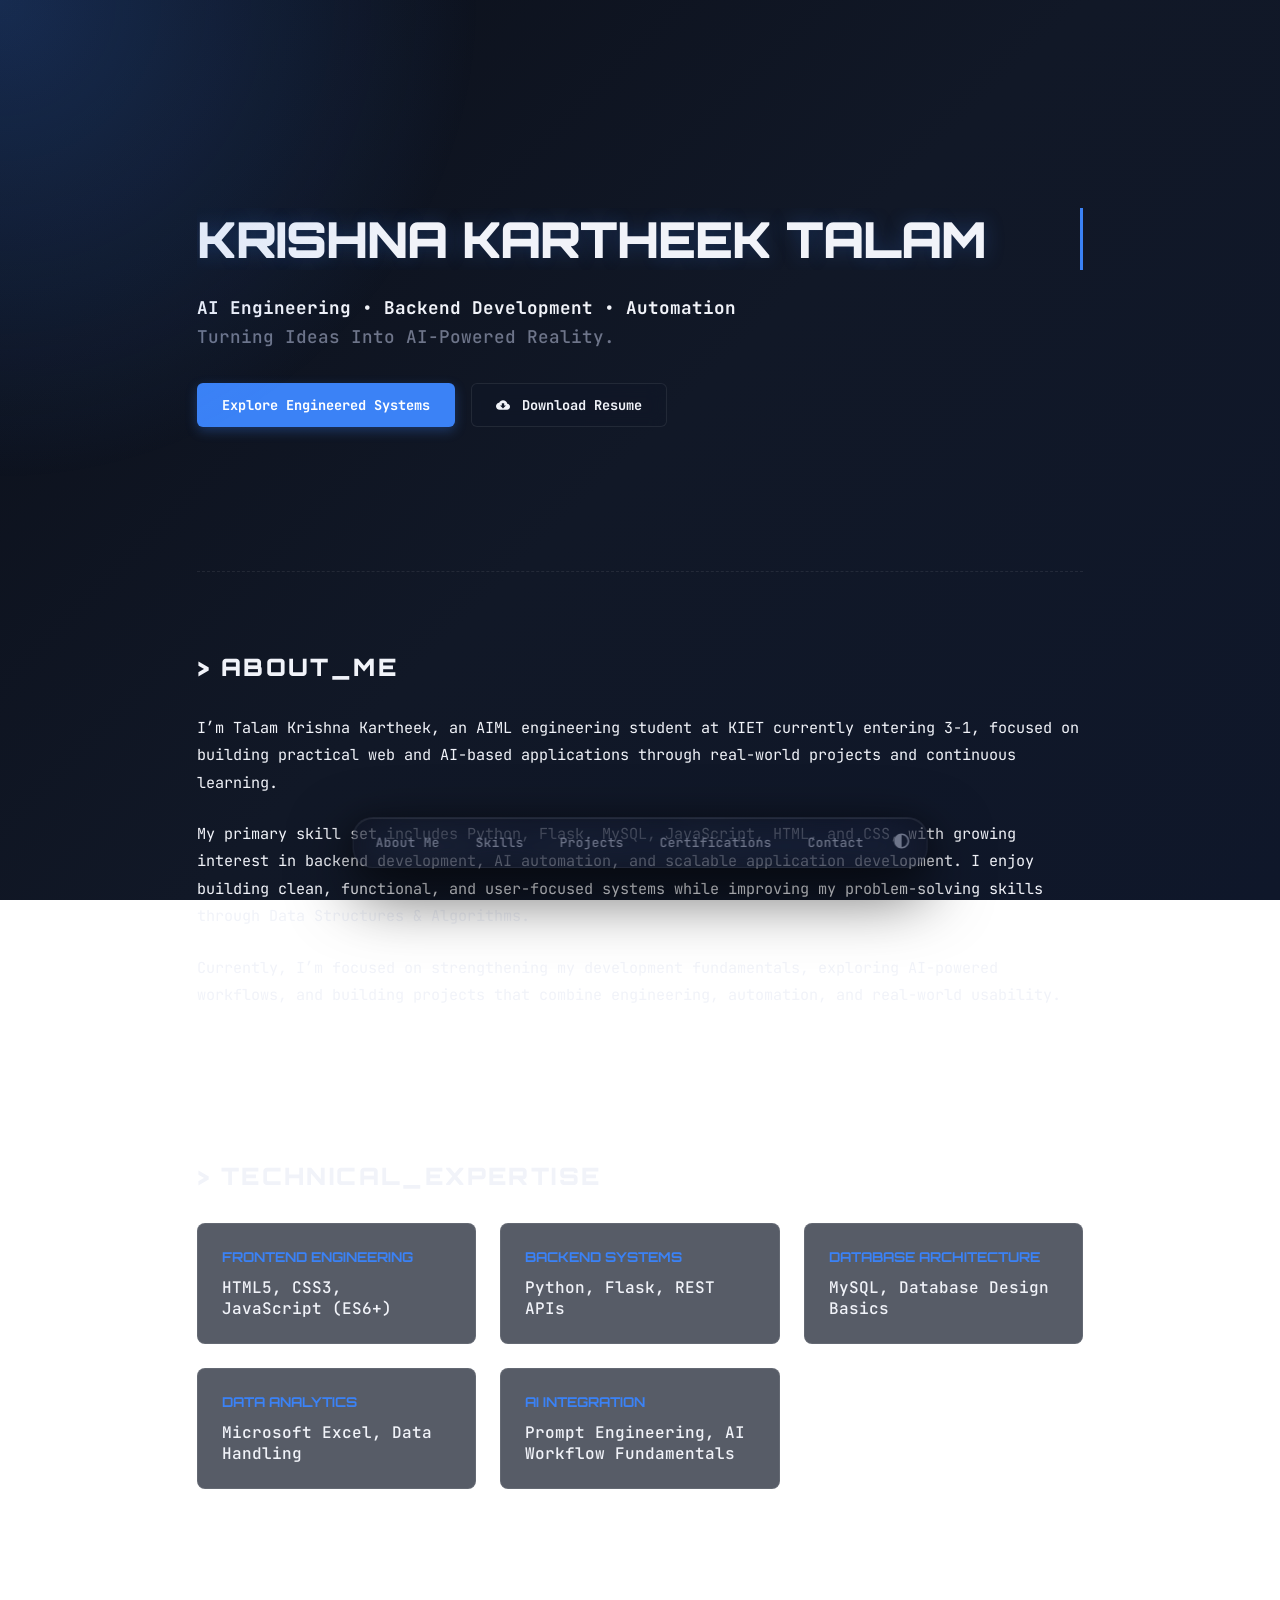
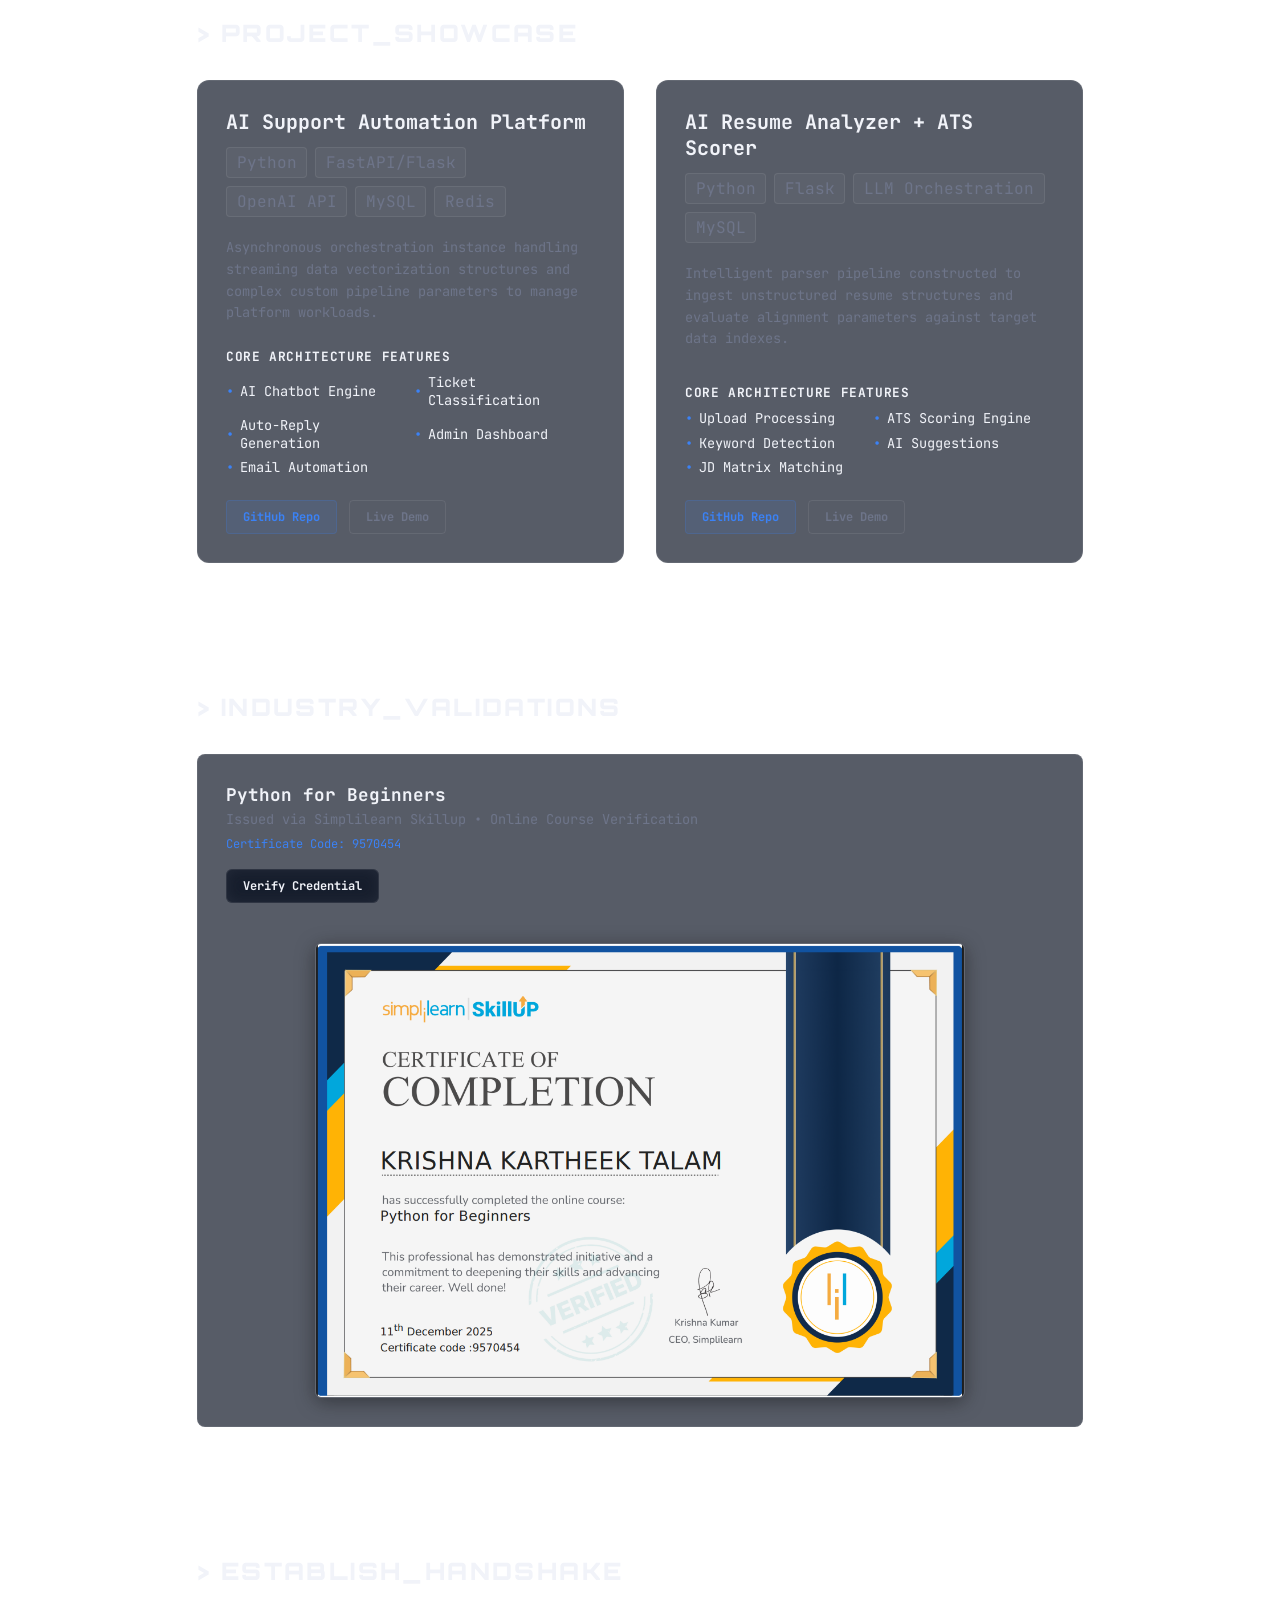
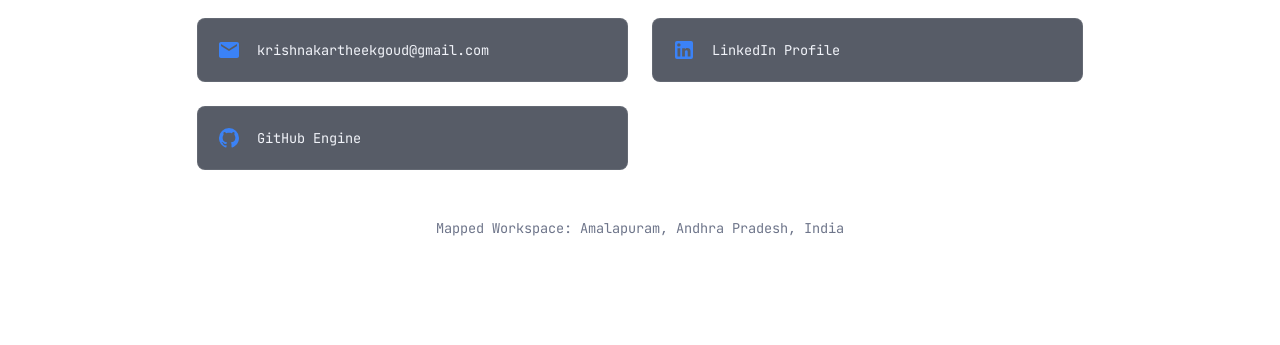
==== commit bee57191: "Update print statement from 'Hello' to 'Goodbye'" ====
--- a/index.html
+++ b/index.html
@@ -304,4 +304,199 @@
         <div class="action-bar">
             <a href="#projects" class="btn btn-primary">Explore Engineered Systems</a>
             <a href="TALAM_KRISHNA_KARTHEEK__Resume.pdf" download="TALAM_KRISHNA_KARTHEEK__Resume.pdf" class="btn btn-secondary" title="Download Resume Document">
-                <svg width="14" height="14" viewBox="0 0 24 24" fill="currentColor" style="vertical-align:middle;margin-right:4px;"><path d="M19.35 10.04C18.67 6.59 15.64 4 12 4 9.11 4 6.6 5.64 5.35 8.04 2.34 8.36 0 10.91
+                <svg width="14" height="14" viewBox="0 0 24 24" fill="currentColor" style="vertical-align:middle;margin-right:4px;"><path d="M19.35 10.04C18.67 6.59 15.64 4 12 4 9.11 4 6.6 5.64 5.35 8.04 2.34 8.36 0 10.91 0 14c0 3.31 2.69 6 6 6h13c2.76 0 5-2.24 5-5 0-2.64-2.05-4.78-4.65-4.96zM17 13l-5 5-5-5h3V9h4v4h3z"/></svg>
+                Download Resume
+            </a>
+        </div>
+    </section>
+
+    <section id="about">
+        <div class="section-title">> About_Me</div>
+        <div class="about-content">
+            <p>I’m Talam Krishna Kartheek, an AIML engineering student at KIET currently entering 3-1, focused on building practical web and AI-based applications through real-world projects and continuous learning.</p>
+            <p>My primary skill set includes Python, Flask, MySQL, JavaScript, HTML, and CSS, with growing interest in backend development, AI automation, and scalable application development. I enjoy building clean, functional, and user-focused systems while improving my problem-solving skills through Data Structures & Algorithms.</p>
+            <p>Currently, I’m focused on strengthening my development fundamentals, exploring AI-powered workflows, and building projects that combine engineering, automation, and real-world usability.</p>
+        </div>
+    </section>
+
+    <section id="skills">
+        <div class="section-title">> Technical_Expertise</div>
+        <div class="skills-grid">
+            <div class="skill-card">
+                <div class="skill-category">Frontend Engineering</div>
+                <div class="skill-names">HTML5, CSS3, JavaScript (ES6+)</div>
+            </div>
+            <div class="skill-card">
+                <div class="skill-category">Backend Systems</div>
+                <div class="skill-names">Python, Flask, REST APIs</div>
+            </div>
+            <div class="skill-card">
+                <div class="skill-category">Database Architecture</div>
+                <div class="skill-names">MySQL, Database Design Basics</div>
+            </div>
+            <div class="skill-card">
+                <div class="skill-category">Data Analytics</div>
+                <div class="skill-names">Microsoft Excel, Data Handling</div>
+            </div>
+            <div class="skill-card">
+                <div class="skill-category">AI Integration</div>
+                <div class="skill-names">Prompt Engineering, AI Workflow Fundamentals</div>
+            </div>
+        </div>
+    </section>
+
+    <section id="projects">
+        <div class="section-title">> Project_Showcase</div>
+        <div class="projects-grid">
+            <div class="project-card">
+                <div class="project-info">
+                    <div class="project-header">
+                        <div class="project-title">AI Support Automation Platform</div>
+                    </div>
+                    <div class="projects-tags">
+                        <span class="project-tag">Python</span><span class="project-tag">FastAPI/Flask</span><span class="project-tag">OpenAI API</span><span class="project-tag">MySQL</span><span class="project-tag">Redis</span>
+                    </div>
+                    <div class="project-desc">Asynchronous orchestration instance handling streaming data vectorization structures and complex custom pipeline parameters to manage platform workloads.</div>
+                    <div class="project-features">
+                        <div class="project-features-title">Core Architecture Features</div>
+                        <ul class="project-features-list">
+                            <li>AI Chatbot Engine</li>
+                            <li>Ticket Classification</li>
+                            <li>Auto-Reply Generation</li>
+                            <li>Admin Dashboard</li>
+                            <li>Email Automation</li>
+                        </ul>
+                    </div>
+                    <div class="project-links">
+                        <a href="https://github.com/Krishna-kartheek" target="_blank" class="project-btn project-btn-primary">GitHub Repo</a>
+                        <a href="#" class="project-btn project-btn-secondary">Live Demo</a>
+                    </div>
+                </div>
+            </div>
+            <div class="project-card">
+                <div class="project-info">
+                    <div class="project-header">
+                        <div class="project-title">AI Resume Analyzer + ATS Scorer</div>
+                    </div>
+                    <div class="projects-tags">
+                        <span class="project-tag">Python</span><span class="project-tag">Flask</span><span class="project-tag">LLM Orchestration</span><span class="project-tag">MySQL</span>
+                    </div>
+                    <div class="project-desc">Intelligent parser pipeline constructed to ingest unstructured resume structures and evaluate alignment parameters against target data indexes.</div>
+                    <div class="project-features">
+                        <div class="project-features-title">Core Architecture Features</div>
+                        <ul class="project-features-list">
+                            <li>Upload Processing</li>
+                            <li>ATS Scoring Engine</li>
+                            <li>Keyword Detection</li>
+                            <li>AI Suggestions</li>
+                            <li>JD Matrix Matching</li>
+                        </ul>
+                    </div>
+                    <div class="project-links">
+                        <a href="https://github.com/Krishna-kartheek" target="_blank" class="project-btn project-btn-primary">GitHub Repo</a>
+                        <a href="#" class="project-btn project-btn-secondary">Live Demo</a>
+                    </div>
+                </div>
+            </div>
+        </div>
+    </section>
+
+    <section id="certifications">
+        <div class="validation-section">
+            <div class="section-title">> Industry_Validations</div>
+            
+            <div class="validation-card">
+                <div class="card-content">
+                    <h3>Python for Beginners</h3>
+                    <p>Issued via Simplilearn Skillup • Online Course Verification</p>
+                    <span class="cert-code">Certificate Code: 9570454</span>
+                </div>
+                <a href="https://www.simplilearn.com" target="_blank" class="btn btn-secondary verify-btn" style="padding: 0.5rem 1rem; font-size: 0.75rem;">Verify Credential</a>
+                
+                <div class="cert-image-container">
+                    <img src="Screenshot 2026-05-24 030325.png" alt="Simplilearn Python for Beginners Certificate">
+                </div>
+            </div>
+        </div>
+    </section>
+
+    <section id="contact">
+        <div class="section-title">> Establish_Handshake</div>
+        <div class="contact-grid">
+            <a href="mailto:krishnakartheekgoud@gmail.com?subject=Portfolio%20Inquiry" class="contact-link" title="Send Email Direct">
+                <svg class="contact-icon" viewBox="0 0 24 24">
+                    <path d="M20 4H4c-1.1 0-1.99.9-1.99 2L2 18c0 1.1.9 2 2 2h16c1.1 0 2-.9 2-2V6c0-1.1-.9-2-2-2zm0 4l-8 5-8-5V6l8 5 8-5v2z"/>
+                </svg>
+                <span>krishnakartheekgoud@gmail.com</span>
+            </a>
+            <a href="https://www.linkedin.com/in/krishna-kartheek-talam" target="_blank" class="contact-link">
+                <svg class="contact-icon" viewBox="0 0 24 24"><path d="M19 3a2 2 0 0 1 2 2v14a2 2 0 0 1-2 2H5a2 2 0 0 1-2-2V5a2 2 0 0 1 2-2h14m-.5 15.5v-5.3a3.26 3.26 0 0 0-3.26-3.26c-.85 0-1.84.52-2.32 1.3v-1.11h-2.79v8.37h2.79v-4.93c0-.77.62-1.4 1.39-1.4a1.4 1.4 0 0 1 1.4 1.4v4.93h2.79M6.88 8.56a1.68 1.68 0 0 0 1.68-1.68c0-.93-.75-1.69-1.68-1.69a1.69 1.69 0 0 0-1.69 1.69c0 .93.76 1.68 1.69 1.68m1.39 9.94v-8.37H5.5v8.37h2.77z"/></svg>
+                <span>LinkedIn Profile</span>
+            </a>
+            <a href="https://github.com/Krishna-kartheek" target="_blank" class="contact-link">
+                <svg class="contact-icon" viewBox="0 0 24 24"><path d="M12 2A10 10 0 0 0 2 12c0 4.42 2.87 8.17 6.84 9.5.5.08.66-.23.66-.5v-1.69c-2.77.6-3.36-1.34-3.36-1.34-.46-1.16-1.11-1.47-1.11-1.47-.9-.62.07-.6.07-.6 1 .07 1.53 1.03 1.53 1.03.9 1.52 2.34 1.07 2.91.83.1-.65.35-1.09.63-1.34-2.22-.25-4.55-1.11-4.55-4.94 0-1.1.38-1.99 1.03-2.71-.1-.25-.45-1.29.1-2.64 0 0 .84-.27 2.75 1.02.79-.22 1.65-.33 2.5-.33.85 0 1.71.11 2.5.33 1.91-1.29 2.75-1.02 2.75-1.02.55 1.35.2 2.39.1 2.64.65.71 1.03 1.6 1.03 2.71 0 3.84-2.34 4.68-4.57 4.93.36.31.68.92.68 1.85V21c0 .27.16.59.67.5C19.14 20.16 22 16.42 22 12A10 10 0 0 0 12 2z"/></svg>
+                <span>GitHub Engine</span>
+            </a>
+        </div>
+        <p class="project-desc" style="text-align: center; margin-top: 3rem;">Mapped Workspace: Amalapuram, Andhra Pradesh, India</p>
+    </section>
+
+    <div class="dock-container">
+        <nav class="dock">
+            <a href="#about" class="active-btn">About Me</a>
+            <a href="#skills">Skills</a>
+            <a href="#projects">Projects</a>
+            <a href="#certifications">Certifications</a>
+            <a href="#contact">Contact</a>
+            <button class="theme-toggle" onclick="toggleTheme()">
+                <svg class="theme-icon" viewBox="0 0 24 24">
+                    <path d="M12 22c5.523 0 10-4.477 10-10S17.523 2 12 2 2 6.477 2 12s4.477 10 10 10zm0-2V4a8 8 0 1 1 0 16z"/>
+                </svg>
+            </button>
+        </nav>
+    </div>
+
+    <script>
+        const spotlight = document.getElementById('spotlight');
+        window.addEventListener('mousemove', (e) => {
+            spotlight.style.setProperty('--x', e.clientX + 'px');
+            spotlight.style.setProperty('--y', e.clientY + 'px');
+        });
+
+        function toggleTheme() {
+            const currentTheme = document.documentElement.getAttribute('data-theme');
+            const targetTheme = currentTheme === 'light' ? 'dark' : 'light';
+            document.documentElement.setAttribute('data-theme', targetTheme);
+            localStorage.setItem('theme', targetTheme);
+        }
+
+        // Performance optimized Intersection Observer for recruiter scroll animations
+        const sections = document.querySelectorAll('section');
+        const navButtons = document.querySelectorAll('.dock a');
+
+        const sectionObserver = new IntersectionObserver((entries) => {
+            entries.forEach(entry => {
+                if (entry.isIntersecting) {
+                    entry.target.classList.add('visible');
+                }
+            });
+        }, { threshold: 0.15 });
+
+        sections.forEach(section => {
+            sectionObserver.observe(section);
+        });
+
+        window.addEventListener('scroll', () => {
+            let current = '';
+            sections.forEach(section => {
+                const sectionTop = section.offsetTop;
+                if (pageYOffset >= sectionTop - 120) { current = section.getAttribute('id'); }
+            });
+            navButtons.forEach(btn => {
+                btn.classList.remove('active-btn');
+                if (btn.getAttribute('href').slice(1) === current) { btn.classList.add('active-btn'); }
+            });
+        });
+    </script>
+</body>
+</html>
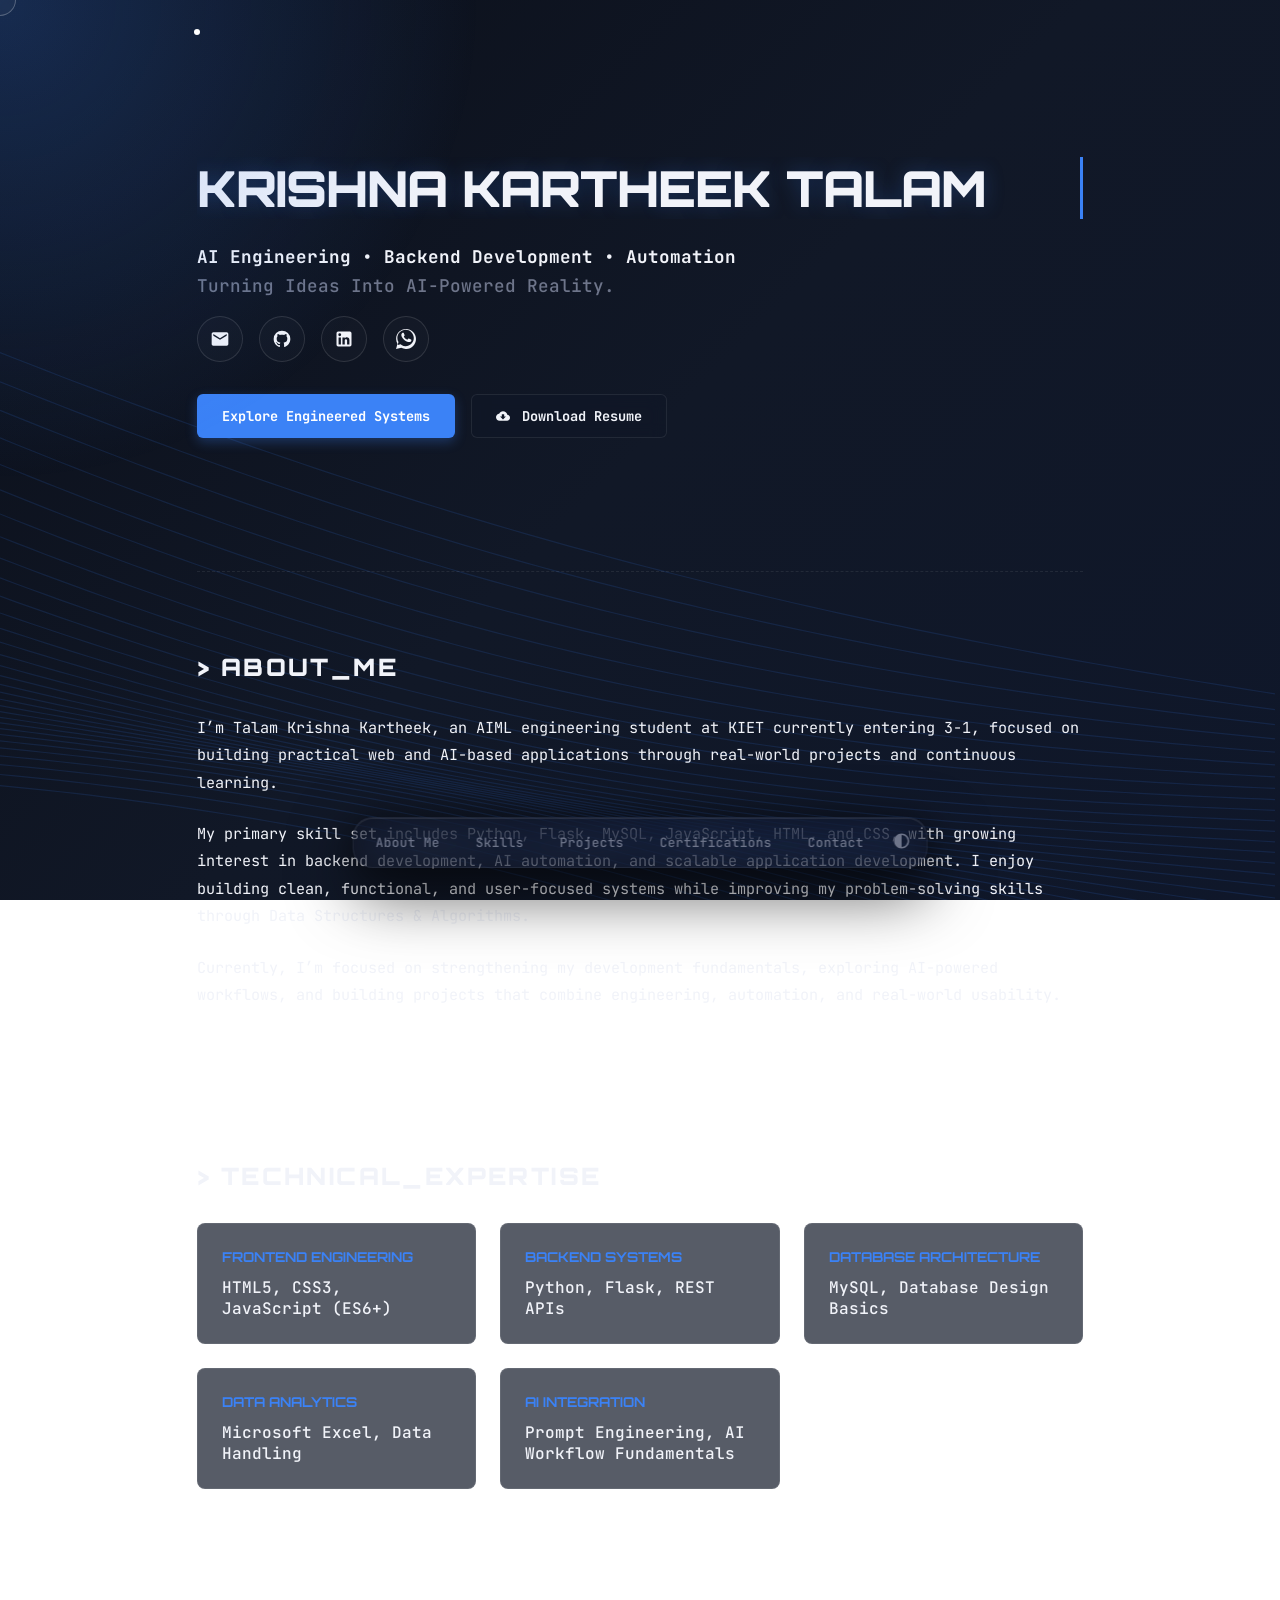
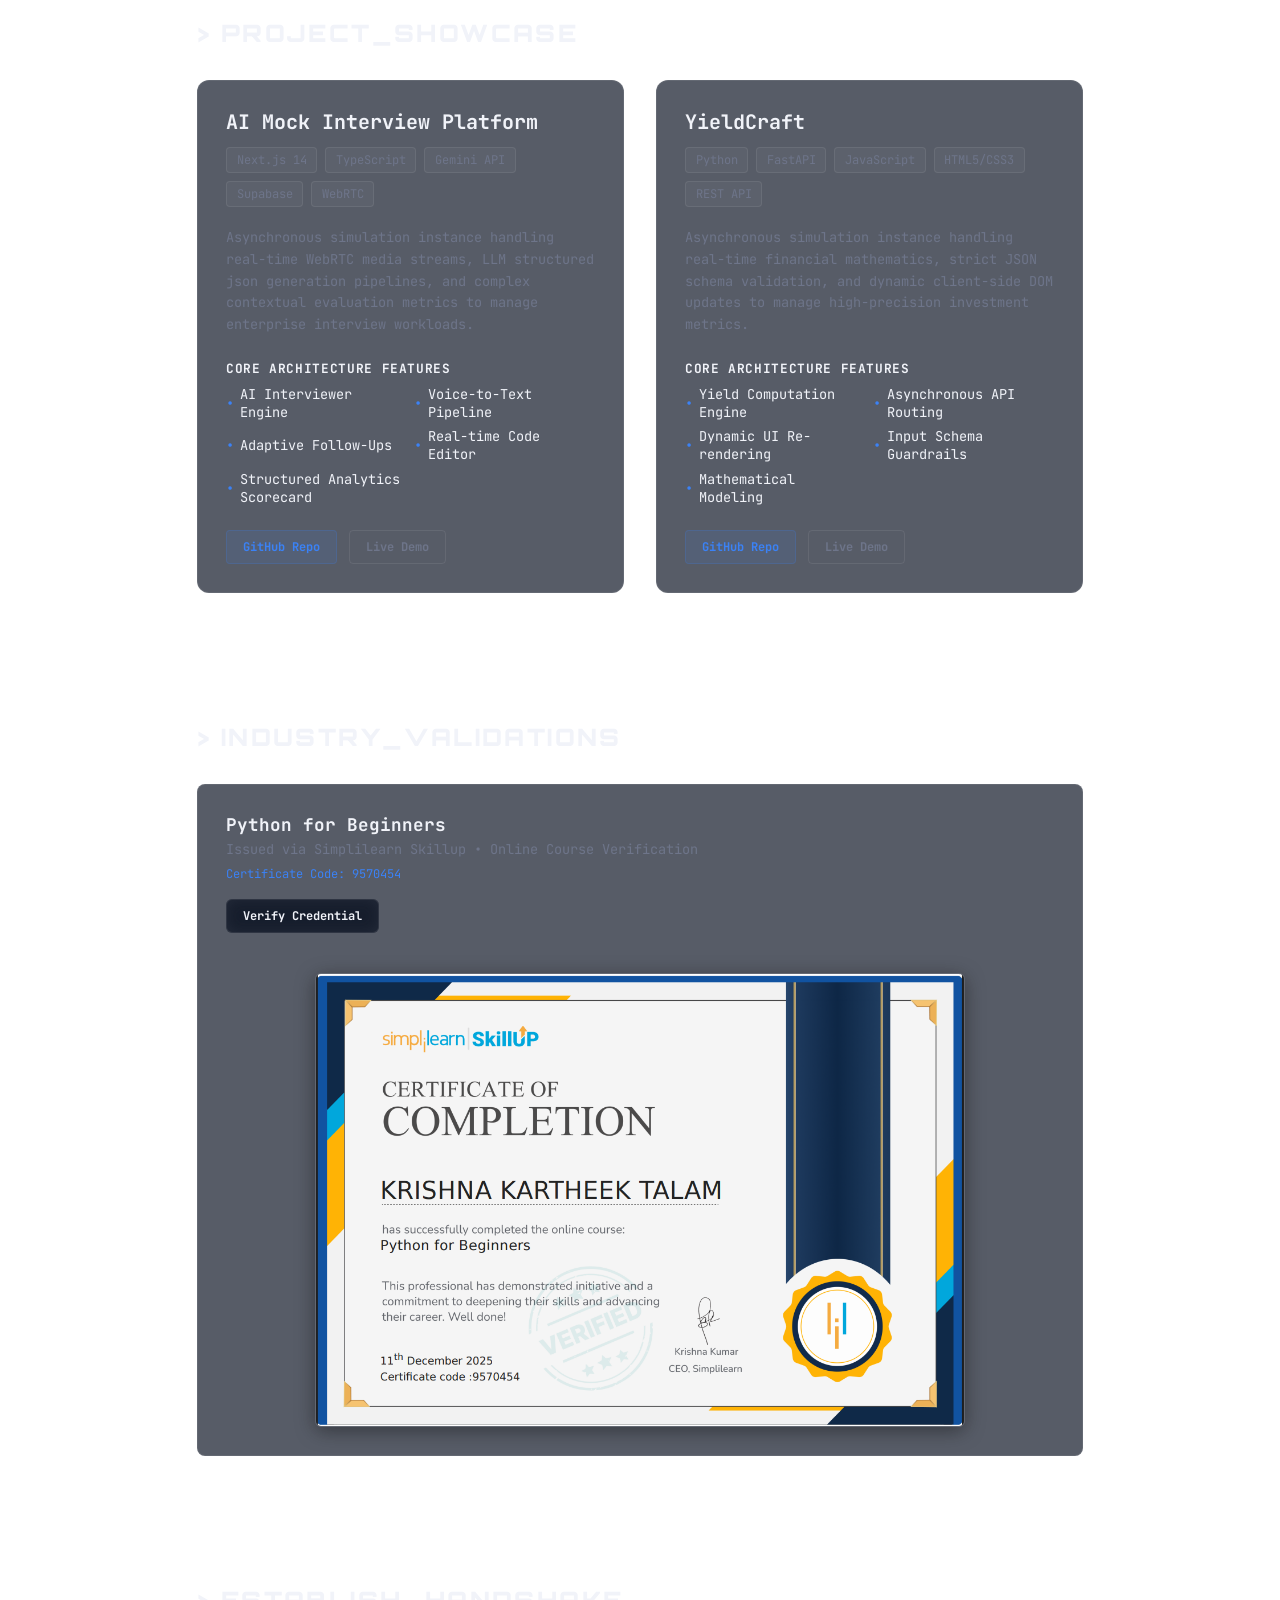
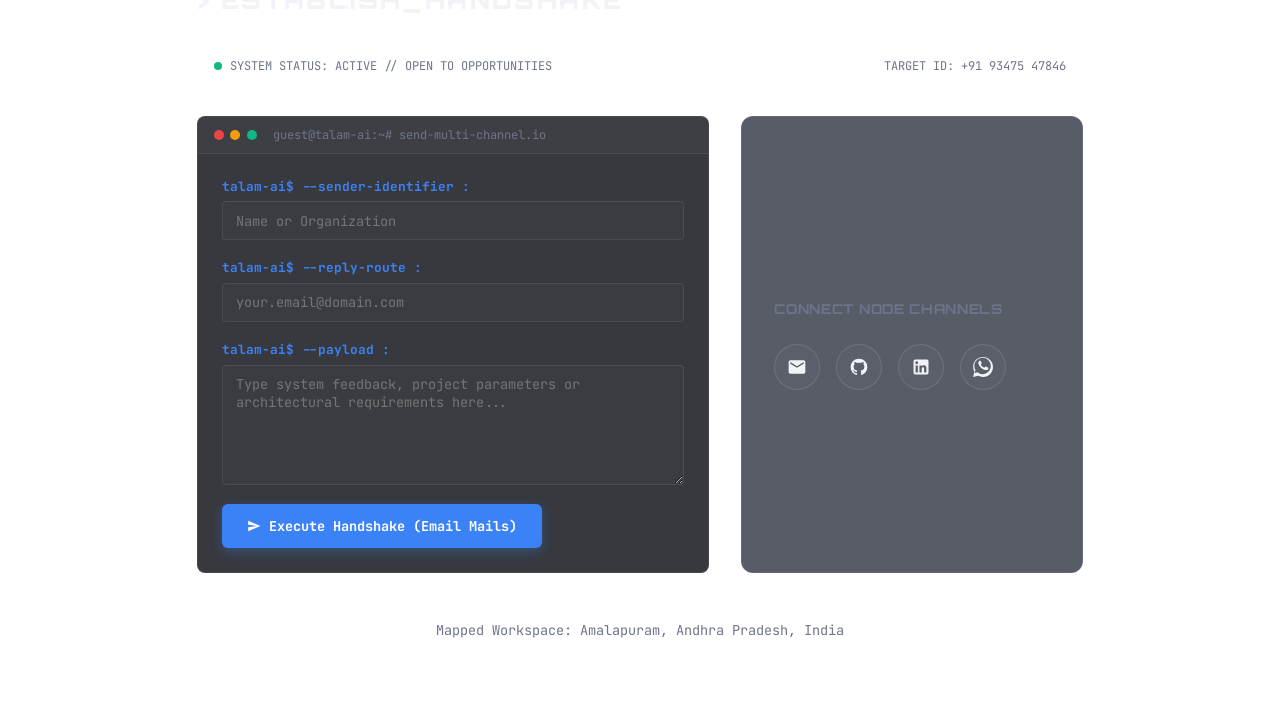
==== commit e7be500f: "Update index.html" ====
--- a/index.html
+++ b/index.html
@@ -39,10 +39,21 @@
             max-width: 950px;
             margin: 0 auto;
             transition: background 0.3s, color 0.3s;
-            overflow-x: hidden;
+            position: relative;
         }
         [data-theme="light"] body {
             background: linear-gradient(135deg, #f4f6f9, #e2e8f0, #cbd5e1);
+        }
+
+        /* Ambient Dynamic Background Canvas Layer */
+        #kinetic-mesh {
+            position: fixed;
+            top: 0;
+            left: 0;
+            width: 100vw;
+            height: 100vh;
+            z-index: -1;
+            pointer-events: none;
         }
 
         #spotlight {
@@ -52,6 +63,27 @@
             pointer-events: none;
             z-index: 9999;
             background: radial-gradient(600px circle at var(--x, 0px) var(--y, 0px), var(--glow), transparent 80%);
+        }
+
+        /* Custom Cursor Elements */
+        .custom-cursor-dot {
+            width: 6px; height: 6px; background: #ffffff; position: fixed; border-radius: 50%; z-index: 10000; pointer-events: none; transform: translate(-50%, -50%);
+        }
+        .custom-cursor-ring {
+            width: 32px; height: 32px; border: 1px solid rgba(255, 255, 255, 0.25); background: rgba(255, 255, 255, 0.03); backdrop-filter: blur(4px); -webkit-backdrop-filter: blur(4px);
+            position: fixed; border-radius: 50%; z-index: 10000; pointer-events: none; transform: translate(-50%, -50%);
+            transition: width 0.3s cubic-bezier(0.16, 1, 0.3, 1), height 0.3s cubic-bezier(0.16, 1, 0.3, 1), background 0.3s;
+        }
+        .custom-cursor-ring.expand {
+            width: 55px; height: 55px; background: rgba(255, 255, 255, 0.08); border-color: rgba(255, 255, 255, 0.4);
+        }
+
+        /* Hide default pointer on desktop only */
+        @media (pointer: fine) {
+            html, body, a, button { cursor: none !important; }
+        }
+        @media (max-width: 768px) {
+            .custom-cursor-dot, .custom-cursor-ring { display: none !important; }
         }
 
         /* Scroll Animation Target */
@@ -82,7 +114,6 @@
             transform: none !important;
         }
 
-        /* Recruiter Trick: Terminal Typing Animation */
         .typing-container {
             display: inline-block;
             border-right: 3px solid var(--accent);
@@ -105,8 +136,7 @@
         .tagline { font-size: 1.1rem; line-height: 1.6; color: var(--muted); font-weight: 500; margin-bottom: 2rem; }
         .tagline span { color: var(--text); font-weight: 700; }
 
-        /* Actions Bar Button Hover Rigging */
-        .action-bar { display: flex; flex-wrap: wrap; gap: 1rem; }
+        .action-bar { display: flex; flex-wrap: wrap; gap: 1rem; margin-bottom: 2.5rem; }
         .btn {
             font-family: 'JetBrains Mono', monospace;
             display: inline-flex; align-items: center; gap: 0.5rem;
@@ -123,7 +153,6 @@
             box-shadow: 0 6px 20px rgba(59, 130, 246, 0.5);
         }
         
-        /* Attention-grabber Call to Action for Resume Link */
         .btn-secondary {
             background: var(--surface); color: var(--text); border: 1px solid var(--border);
             backdrop-filter: blur(8px); -webkit-backdrop-filter: blur(8px);
@@ -187,7 +216,7 @@
         .project-btn-secondary:hover { color: var(--text); border-color: var(--muted); }
 
         .projects-tags { display: flex; flex-wrap: wrap; gap: 0.5rem; margin-bottom: 1.25rem; }
-        .project-tag { background: rgba(255, 255, 255, 0.03); border: 1px solid var(--border); color: var(--muted); font-size: 0.7 ceramic; padding: 0.25rem 0.6rem; border-radius: 4px; }
+        .project-tag { background: rgba(255, 255, 255, 0.03); border: 1px solid var(--border); color: var(--muted); font-size: 0.75rem; padding: 0.25rem 0.6rem; border-radius: 4px; }
 
         .validation-card {
             background: var(--surface); backdrop-filter: blur(12px); -webkit-backdrop-filter: blur(12px);
@@ -202,7 +231,6 @@
         .card-content h3 { font-size: 1.1rem; font-weight: 700; color: var(--text); margin-bottom: 0.25rem; }
         .card-content p { font-size: 0.85rem; color: var(--muted); margin-bottom: 0.25rem; }
         .cert-code { font-size: 0.75rem; color: var(--accent); font-family: 'JetBrains Mono', monospace; }
-        .verify-btn { align-self: flex-start; }
 
         .cert-image-container {
             margin-top: 1.5rem;
@@ -225,17 +253,108 @@
             box-shadow: 0 10px 30px rgba(0, 0, 0, 0.7);
         }
 
-        .contact-grid { display: grid; grid-template-columns: repeat(auto-fit, minmax(280px, 1fr)); gap: 1.5rem; }
-        .contact-link {
-            display: flex; align-items: center; gap: 1rem; 
-            background: var(--surface); backdrop-filter: blur(12px); -webkit-backdrop-filter: blur(12px);
-            border: 1px solid var(--border); padding: 1.2rem; border-radius: 8px; text-decoration: none; color: var(--text); font-size: 0.85rem; 
-            transition: all 0.3s cubic-bezier(0.25, 0.8, 0.25, 1);
-            min-width: 0; overflow: hidden; word-break: break-all;
-        }
-        .contact-link:hover { border-color: var(--accent); transform: translateY(-4px); box-shadow: 0 8px 20px var(--glow); }
-        .contact-icon { width: 24px; height: 24px; fill: var(--accent); flex-shrink: 0; }
-        .contact-link span { overflow: hidden; text-overflow: ellipsis; white-space: normal; }
+        /* Contact Section Grid Configurations */
+        .status-bar {
+            display: flex; justify-content: space-between; align-items: center;
+            background: rgba(255, 255, 255, 0.02); border: 1px solid var(--border);
+            padding: 0.6rem 1rem; border-radius: 6px; font-size: 0.75rem; margin-bottom: 2rem; color: var(--muted);
+        }
+        .status-indicator { display: flex; align-items: center; gap: 0.5rem; }
+        .ping-dot {
+            width: 8px; height: 8px; background-color: #10b981; border-radius: 50%;
+            display: inline-block; animation: pulse-green 2s infinite;
+        }
+        @keyframes pulse-green {
+            0% { transform: scale(0.95); box-shadow: 0 0 0 0 rgba(16, 185, 129, 0.7); }
+            70% { transform: scale(1); box-shadow: 0 0 0 6px rgba(16, 185, 129, 0); }
+            100% { transform: scale(0.95); box-shadow: 0 0 0 0 rgba(16, 185, 129, 0); }
+        }
+        .contact-container-layout { display: grid; grid-template-columns: 1.2fr 0.8fr; gap: 2rem; }
+        @media(max-width: 768px) { .contact-container-layout { grid-template-columns: 1fr; } }
+
+        .terminal-form-container { background: rgba(5, 8, 16, 0.8); border: 1px solid var(--border); border-radius: 8px; overflow: hidden; }
+        .terminal-header { background: rgba(255, 255, 255, 0.03); border-bottom: 1px solid var(--border); padding: 0.6rem 1rem; display: flex; align-items: center; gap: 1rem; }
+        .terminal-buttons { display: flex; gap: 0.4rem; }
+        .t-dot { width: 10px; height: 10px; border-radius: 50%; display: inline-block; }
+        .t-dot.red { background: #ef4444; }
+        .t-dot.yellow { background: #f59e0b; }
+        .t-dot.green { background: #10b981; }
+        .terminal-title { font-size: 0.75rem; color: var(--muted); }
+
+        .terminal-form { padding: 1.5rem; display: flex; flex-direction: column; gap: 1.2rem; }
+        .form-row { display: flex; flex-direction: column; gap: 0.4rem; }
+        .prompt-sign { font-size: 0.8rem; color: var(--accent); font-weight: 700; }
+        .terminal-form input, .terminal-form textarea {
+            background: rgba(255, 255, 255, 0.02); border: 1px solid var(--border); border-radius: 4px;
+            padding: 0.6rem 0.8rem; font-family: 'JetBrains Mono', monospace; font-size: 0.85rem; color: var(--text); outline: none;
+        }
+        .terminal-form input:focus, .terminal-form textarea:focus { border-color: var(--accent); background: rgba(59, 130, 246, 0.03); }
+        .terminal-form textarea { min-height: 120px; resize: vertical; }
+
+        /* Kaic-Inspired Circular Media Hub Buttons */
+        .social-links-row {
+            display: flex;
+            gap: 1rem;
+            flex-wrap: wrap;
+            align-items: center;
+        }
+        .hero-social-row {
+            margin-top: -1rem;
+            margin-bottom: 2rem;
+        }
+        .kaic-icon-btn {
+            display: inline-flex;
+            align-items: center;
+            justify-content: center;
+            width: 46px;
+            height: 46px;
+            border-radius: 50%;
+            border: 1px solid rgba(255, 255, 255, 0.12);
+            background: rgba(255, 255, 255, 0.02);
+            color: var(--text);
+            transition: all 0.3s cubic-bezier(0.4, 0, 0.2, 1);
+            text-decoration: none;
+        }
+        [data-theme="light"] .kaic-icon-btn {
+            border-color: rgba(0, 0, 0, 0.1);
+            background: rgba(0, 0, 0, 0.02);
+        }
+        .kaic-icon-btn:hover {
+            background: rgba(255, 255, 255, 0.08);
+            border-color: var(--accent);
+            color: var(--accent);
+            transform: translateY(-3px);
+            box-shadow: 0 4px 12px var(--glow);
+        }
+        .kaic-svg {
+            width: 20px;
+            height: 20px;
+            fill: currentColor;
+            transition: fill 0.3s ease;
+        }
+
+        .contact-links-sidebar { 
+            display: flex; 
+            flex-direction: column; 
+            gap: 1.2rem; 
+            justify-content: center; 
+            background: var(--surface);
+            border: 1px solid var(--border);
+            padding: 2rem;
+            border-radius: 12px;
+            backdrop-filter: blur(8px);
+        }
+        .sidebar-node-title {
+            font-family: 'Orbitron', sans-serif;
+            font-size: 0.85rem;
+            font-weight: 700;
+            color: var(--muted);
+            text-transform: uppercase;
+            letter-spacing: 0.05em;
+            margin-bottom: 0.5rem;
+        }
+
+        .workspace-footprint { text-align: center; margin-top: 3rem; font-size: 0.85rem; color: var(--muted); }
 
         .dock-container { position: fixed; bottom: 2rem; left: 50%; transform: translateX(-50%); z-index: 10000; width: max-content; max-width: 95vw; }
         .dock {
@@ -265,33 +384,21 @@
         .theme-toggle:hover .theme-icon { fill: var(--text); }
 
         /* Animation Keyframe Pools */
-        @keyframes typing {
-            from { width: 0; }
-            to { width: 100%; }
-        }
-        @keyframes blink {
-            from, to { border-color: transparent; }
-            50% { border-color: var(--accent); }
-        }
+        @keyframes typing { from { width: 0; } to { width: 100%; } }
+        @keyframes blink { from, to { border-color: transparent; } 50% { border-color: var(--accent); } }
         @keyframes pulse-border {
             0% { box-shadow: 0 0 0 0 rgba(59, 130, 246, 0.4); }
             70% { box-shadow: 0 0 0 10px rgba(59, 130, 246, 0); }
             100% { box-shadow: 0 0 0 0 rgba(59, 130, 246, 0); }
         }
-
-        @media print {
-            body { background: white !important; color: black !important; padding: 0; max-width: 100%; }
-            section { padding: 2rem 0; opacity: 1 !important; transform: none !important; border-bottom: 1px solid #ccc; }
-            .dock-container, #spotlight, .action-bar, .project-links, .theme-toggle, .project-btn { display: none !important; }
-            .skill-card, .project-card, .validation-card, .contact-link { backdrop-filter: none !important; background: transparent !important; border: 1px solid #aaa !important; transform: none !important; }
-            .section-title { color: black !important; }
-            h1 { text-shadow: none !important; color: black !important; }
-        }
     </style>
 </head>
 <body>
 
+    <canvas id="kinetic-mesh"></canvas>
     <div id="spotlight"></div>
+    <div class="custom-cursor-dot" id="cursor-dot"></div>
+    <div class="custom-cursor-ring" id="cursor-ring"></div>
 
     <section id="hero">
         <div class="typing-container">
@@ -301,9 +408,25 @@
             <span>AI Engineering • Backend Development • Automation</span><br>
             Turning Ideas Into AI-Powered Reality.
         </div>
+        
+        <div class="social-links-row hero-social-row">
+            <a href="mailto:krishnakartheekgoud@gmail.com?cc=krishnakartheektalam@gmail.com&subject=Portfolio%20Inquiry" class="kaic-icon-btn cursor-target" title="Direct Email Handshake">
+                <svg class="kaic-svg" viewBox="0 0 24 24"><path d="M20 4H4c-1.1 0-1.99.9-1.99 2L2 18c0 1.1.9 2 2 2h16c1.1 0 2-.9 2-2V6c0-1.1-.9-2-2-2zm0 4l-8 5-8-5V6l8 5 8-5v2z"/></svg>
+            </a>
+            <a href="https://github.com/Krishna-kartheek" target="_blank" class="kaic-icon-btn cursor-target" title="GitHub Engine Repositories">
+                <svg class="kaic-svg" viewBox="0 0 24 24"><path d="M12 2A10 10 0 0 0 2 12c0 4.42 2.87 8.17 6.84 9.5.5.08.66-.23.66-.5v-1.69c-2.77.6-3.36-1.34-3.36-1.34-.46-1.16-1.11-1.47-1.11-1.47-.9-.62.07-.6.07-.6 1 .07 1.53 1.03 1.53 1.03.9 1.52 2.34 1.07 2.91.83.1-.65.35-1.09.63-1.34-2.22-.25-4.55-1.11-4.55-4.94 0-1.1.38-1.99 1.03-2.71-.1-.25-.45-1.29.1-2.64 0 0 .84-.27 2.75 1.02.79-.22 1.65-.33 2.5-.33.85 0 1.71.11 2.5.33 1.91-1.29 2.75-1.02 2.75-1.02.55 1.35.2 2.39.1 2.64.65.71 1.03 1.6 1.03 2.71 0 3.84-2.34 4.68-4.57 4.93.36.31.68.92.68 1.85V21c0 .27.16.59.67.5C19.14 20.16 22 16.42 22 12A10 10 0 0 0 12 2z"/></svg>
+            </a>
+            <a href="https://www.linkedin.com/in/krishna-kartheek-talam" target="_blank" class="kaic-icon-btn cursor-target" title="LinkedIn Professional Profile">
+                <svg class="kaic-svg" viewBox="0 0 24 24"><path d="M19 3a2 2 0 0 1 2 2v14a2 2 0 0 1-2 2H5a2 2 0 0 1-2-2V5a2 2 0 0 1 2-2h14m-.5 15.5v-5.3a3.26 3.26 0 0 0-3.26-3.26c-.85 0-1.84.52-2.32 1.3v-1.11h-2.79v8.37h2.79v-4.93c0-.77.62-1.4 1.39-1.4a1.4 1.4 0 0 1 1.4 1.4v4.93h2.79M6.88 8.56a1.68 1.68 0 0 0 1.68-1.68c0-.93-.75-1.69-1.68-1.69a1.69 1.69 0 0 0-1.69 1.69c0 .93.76 1.68 1.69 1.68m1.39 9.94v-8.37H5.5v8.37h2.77z"/></svg>
+            </a>
+            <a href="https://wa.me/919347547846?text=Hi%20Krishna%20Kartheek,%20I%20saw%20your%20AI%20Engineer%20Portfolio%20and%20want%20to%20connect!" target="_blank" class="kaic-icon-btn cursor-target" title="Secure WhatsApp Handshake Thread">
+                <svg class="kaic-svg" viewBox="0 0 24 24"><path d="M.057 24l1.687-6.163c-1.041-1.804-1.588-3.849-1.587-5.946C.06 5.348 5.397.01 12.008.01c3.202.001 6.212 1.246 8.477 3.514 2.266 2.268 3.507 5.28 3.505 8.484-.004 6.657-5.34 11.997-11.953 11.997-2.005-.001-3.973-.502-5.713-1.457L0 24zm6.59-4.846c1.6.95 3.188 1.449 4.825 1.451 5.436 0 9.86-4.413 9.863-9.83.001-2.624-1.023-5.092-2.884-6.953C16.583 1.959 14.12 .937 11.498.937c-5.441 0-9.866 4.413-9.87 9.831-.001 1.743.468 3.447 1.359 4.954l-.972 3.551 3.634-.954zm10.974-6.852c-.29-.145-1.721-.85-1.987-.946-.266-.097-.46-.145-.654.145-.193.291-.749.946-.918 1.14-.169.194-.339.219-.63.073-.29-.145-1.226-.452-2.336-1.442-.864-.771-1.447-1.723-1.616-2.014-.169-.29-.018-.447.127-.591.131-.13.29-.339.436-.509.145-.17.194-.291.291-.485.097-.194.048-.364-.024-.509-.073-.145-.654-1.577-.896-2.159-.236-.569-.475-.492-.654-.501-.169-.008-.364-.01-.559-.01s-.51.073-.777.364c-.266.291-1.02 1.019-1.02 2.484 0 1.465 1.069 2.881 1.214 3.075.145.194 2.102 3.21 5.093 4.507.712.31 1.267.494 1.701.633.715.227 1.365.195 1.88.117.574-.087 1.721-.703 1.963-1.383.242-.68.242-1.263.169-1.383-.073-.12-.266-.194-.559-.34z"/></svg>
+            </a>
+        </div>
+
         <div class="action-bar">
-            <a href="#projects" class="btn btn-primary">Explore Engineered Systems</a>
-            <a href="TALAM_KRISHNA_KARTHEEK__Resume.pdf" download="TALAM_KRISHNA_KARTHEEK__Resume.pdf" class="btn btn-secondary" title="Download Resume Document">
+            <a href="#projects" class="btn btn-primary cursor-target">Explore Engineered Systems</a>
+            <a href="TALAM_KRISHNA_KARTHEEK__Resume.pdf" download="TALAM_KRISHNA_KARTHEEK__Resume.pdf" class="btn btn-secondary cursor-target" title="Download Resume Document">
                 <svg width="14" height="14" viewBox="0 0 24 24" fill="currentColor" style="vertical-align:middle;margin-right:4px;"><path d="M19.35 10.04C18.67 6.59 15.64 4 12 4 9.11 4 6.6 5.64 5.35 8.04 2.34 8.36 0 10.91 0 14c0 3.31 2.69 6 6 6h13c2.76 0 5-2.24 5-5 0-2.64-2.05-4.78-4.65-4.96zM17 13l-5 5-5-5h3V9h4v4h3z"/></svg>
                 Download Resume
             </a>
@@ -351,50 +474,51 @@
             <div class="project-card">
                 <div class="project-info">
                     <div class="project-header">
-                        <div class="project-title">AI Support Automation Platform</div>
+                        <div class="project-title">AI Mock Interview Platform</div>
                     </div>
                     <div class="projects-tags">
-                        <span class="project-tag">Python</span><span class="project-tag">FastAPI/Flask</span><span class="project-tag">OpenAI API</span><span class="project-tag">MySQL</span><span class="project-tag">Redis</span>
-                    </div>
-                    <div class="project-desc">Asynchronous orchestration instance handling streaming data vectorization structures and complex custom pipeline parameters to manage platform workloads.</div>
+                        <span class="project-tag">Next.js 14</span><span class="project-tag">TypeScript</span><span class="project-tag">Gemini API</span><span class="project-tag">Supabase</span><span class="project-tag">WebRTC</span>
+                    </div>
+                    <div class="project-desc">Asynchronous simulation instance handling real-time WebRTC media streams, LLM structured json generation pipelines, and complex contextual evaluation metrics to manage enterprise interview workloads.</div>
                     <div class="project-features">
                         <div class="project-features-title">Core Architecture Features</div>
                         <ul class="project-features-list">
-                            <li>AI Chatbot Engine</li>
-                            <li>Ticket Classification</li>
-                            <li>Auto-Reply Generation</li>
-                            <li>Admin Dashboard</li>
-                            <li>Email Automation</li>
+                            <li>AI Interviewer Engine</li>
+                            <li>Voice-to-Text Pipeline</li>
+                            <li>Adaptive Follow-Ups</li>
+                            <li>Real-time Code Editor</li>
+                            <li>Structured Analytics Scorecard</li>
                         </ul>
                     </div>
                     <div class="project-links">
-                        <a href="https://github.com/Krishna-kartheek" target="_blank" class="project-btn project-btn-primary">GitHub Repo</a>
-                        <a href="#" class="project-btn project-btn-secondary">Live Demo</a>
+                        <a href="https://github.com/Krishna-kartheek/UPTRAIL" target="_blank" class="project-btn project-btn-primary cursor-target">GitHub Repo</a>
+                        <a href="https://uptrail-x4i4-731b22xlx-krishnakartheekgoud-2934s-projects.vercel.app/" target="_blank" class="project-btn project-btn-secondary cursor-target">Live Demo</a>
                     </div>
                 </div>
             </div>
+            
             <div class="project-card">
                 <div class="project-info">
                     <div class="project-header">
-                        <div class="project-title">AI Resume Analyzer + ATS Scorer</div>
+                        <div class="project-title">YieldCraft</div>
                     </div>
                     <div class="projects-tags">
-                        <span class="project-tag">Python</span><span class="project-tag">Flask</span><span class="project-tag">LLM Orchestration</span><span class="project-tag">MySQL</span>
-                    </div>
-                    <div class="project-desc">Intelligent parser pipeline constructed to ingest unstructured resume structures and evaluate alignment parameters against target data indexes.</div>
+                        <span class="project-tag">Python</span><span class="project-tag">FastAPI</span><span class="project-tag">JavaScript</span><span class="project-tag">HTML5/CSS3</span><span class="project-tag">REST API</span>
+                    </div>
+                    <div class="project-desc">Asynchronous simulation instance handling real-time financial mathematics, strict JSON schema validation, and dynamic client-side DOM updates to manage high-precision investment metrics.</div>
                     <div class="project-features">
                         <div class="project-features-title">Core Architecture Features</div>
                         <ul class="project-features-list">
-                            <li>Upload Processing</li>
-                            <li>ATS Scoring Engine</li>
-                            <li>Keyword Detection</li>
-                            <li>AI Suggestions</li>
-                            <li>JD Matrix Matching</li>
+                            <li>Yield Computation Engine</li>
+                            <li>Asynchronous API Routing</li>
+                            <li>Dynamic UI Re-rendering</li>
+                            <li>Input Schema Guardrails</li>
+                            <li>Mathematical Modeling</li>
                         </ul>
                     </div>
                     <div class="project-links">
-                        <a href="https://github.com/Krishna-kartheek" target="_blank" class="project-btn project-btn-primary">GitHub Repo</a>
-                        <a href="#" class="project-btn project-btn-secondary">Live Demo</a>
+                        <a href="https://github.com/Krishna-kartheek/YieldCraft" target="_blank" class="project-btn project-btn-primary cursor-target">GitHub Repo</a>
+                        <a href="https://krishna-kartheek.github.io/YieldCraft/" target="_blank" class="project-btn project-btn-secondary cursor-target">Live Demo</a>
                     </div>
                 </div>
             </div>
@@ -404,17 +528,15 @@
     <section id="certifications">
         <div class="validation-section">
             <div class="section-title">> Industry_Validations</div>
-            
             <div class="validation-card">
                 <div class="card-content">
                     <h3>Python for Beginners</h3>
                     <p>Issued via Simplilearn Skillup • Online Course Verification</p>
                     <span class="cert-code">Certificate Code: 9570454</span>
                 </div>
-                <a href="https://www.simplilearn.com" target="_blank" class="btn btn-secondary verify-btn" style="padding: 0.5rem 1rem; font-size: 0.75rem;">Verify Credential</a>
-                
+                <a href="https://www.simplilearn.com" target="_blank" class="btn btn-secondary verify-btn cursor-target" style="padding: 0.5rem 1rem; font-size: 0.75rem; align-self: flex-start;">Verify Credential</a>
                 <div class="cert-image-container">
-                    <img src="Screenshot 2026-05-24 030325.png" alt="Simplilearn Python for Beginners Certificate">
+                    <img src="Screenshot 2026-05-24 030325.png" alt="Simplilearn Python for Beginners Certificate" class="cursor-target">
                 </div>
             </div>
         </div>
@@ -422,33 +544,73 @@
 
     <section id="contact">
         <div class="section-title">> Establish_Handshake</div>
-        <div class="contact-grid">
-            <a href="mailto:krishnakartheekgoud@gmail.com?subject=Portfolio%20Inquiry" class="contact-link" title="Send Email Direct">
-                <svg class="contact-icon" viewBox="0 0 24 24">
-                    <path d="M20 4H4c-1.1 0-1.99.9-1.99 2L2 18c0 1.1.9 2 2 2h16c1.1 0 2-.9 2-2V6c0-1.1-.9-2-2-2zm0 4l-8 5-8-5V6l8 5 8-5v2z"/>
-                </svg>
-                <span>krishnakartheekgoud@gmail.com</span>
-            </a>
-            <a href="https://www.linkedin.com/in/krishna-kartheek-talam" target="_blank" class="contact-link">
-                <svg class="contact-icon" viewBox="0 0 24 24"><path d="M19 3a2 2 0 0 1 2 2v14a2 2 0 0 1-2 2H5a2 2 0 0 1-2-2V5a2 2 0 0 1 2-2h14m-.5 15.5v-5.3a3.26 3.26 0 0 0-3.26-3.26c-.85 0-1.84.52-2.32 1.3v-1.11h-2.79v8.37h2.79v-4.93c0-.77.62-1.4 1.39-1.4a1.4 1.4 0 0 1 1.4 1.4v4.93h2.79M6.88 8.56a1.68 1.68 0 0 0 1.68-1.68c0-.93-.75-1.69-1.68-1.69a1.69 1.69 0 0 0-1.69 1.69c0 .93.76 1.68 1.69 1.68m1.39 9.94v-8.37H5.5v8.37h2.77z"/></svg>
-                <span>LinkedIn Profile</span>
-            </a>
-            <a href="https://github.com/Krishna-kartheek" target="_blank" class="contact-link">
-                <svg class="contact-icon" viewBox="0 0 24 24"><path d="M12 2A10 10 0 0 0 2 12c0 4.42 2.87 8.17 6.84 9.5.5.08.66-.23.66-.5v-1.69c-2.77.6-3.36-1.34-3.36-1.34-.46-1.16-1.11-1.47-1.11-1.47-.9-.62.07-.6.07-.6 1 .07 1.53 1.03 1.53 1.03.9 1.52 2.34 1.07 2.91.83.1-.65.35-1.09.63-1.34-2.22-.25-4.55-1.11-4.55-4.94 0-1.1.38-1.99 1.03-2.71-.1-.25-.45-1.29.1-2.64 0 0 .84-.27 2.75 1.02.79-.22 1.65-.33 2.5-.33.85 0 1.71.11 2.5.33 1.91-1.29 2.75-1.02 2.75-1.02.55 1.35.2 2.39.1 2.64.65.71 1.03 1.6 1.03 2.71 0 3.84-2.34 4.68-4.57 4.93.36.31.68.92.68 1.85V21c0 .27.16.59.67.5C19.14 20.16 22 16.42 22 12A10 10 0 0 0 12 2z"/></svg>
-                <span>GitHub Engine</span>
-            </a>
-        </div>
-        <p class="project-desc" style="text-align: center; margin-top: 3rem;">Mapped Workspace: Amalapuram, Andhra Pradesh, India</p>
+        <div class="status-bar">
+            <div class="status-indicator"><span class="ping-dot"></span><span>SYSTEM STATUS: ACTIVE // OPEN TO OPPORTUNITIES</span></div>
+            <div>TARGET ID: +91 93475 47846</div>
+        </div>
+        
+        <div class="contact-container-layout">
+            <div class="terminal-form-container">
+                <div class="terminal-header">
+                    <div class="terminal-buttons"><span class="t-dot red"></span><span class="t-dot yellow"></span><span class="t-dot green"></span></div>
+                    <span class="terminal-title">guest@talam-ai:~# send-multi-channel.io</span>
+                </div>
+                
+                <form class="terminal-form" action="https://formsubmit.co/krishnakartheekgoud@gmail.com" method="POST">
+                    <input type="hidden" name="_cc" value="krishnakartheektalam@gmail.com">
+                    <input type="hidden" name="_subject" value="New Engineering Portfolio Handshake">
+                    <input type="hidden" name="_template" value="table">
+
+                    <div class="form-row">
+                        <span class="prompt-sign">talam-ai$ --sender-identifier :</span>
+                        <input type="text" name="name" required placeholder="Name or Organization" autocomplete="off">
+                    </div>
+                    <div class="form-row">
+                        <span class="prompt-sign">talam-ai$ --reply-route :</span>
+                        <input type="email" name="email" required placeholder="your.email@domain.com" autocomplete="off">
+                    </div>
+                    <div class="form-row message-row">
+                        <span class="prompt-sign">talam-ai$ --payload :</span>
+                        <textarea name="message" required placeholder="Type system feedback, project parameters or architectural requirements here..."></textarea>
+                    </div>
+                    <div class="form-actions">
+                        <button type="submit" class="btn btn-primary btn-submit cursor-target">
+                            <svg width="14" height="14" viewBox="0 0 24 24" fill="currentColor"><path d="M2.01 21L23 12 2.01 3 2 10l15 2-15 2z"/></svg>
+                            Execute Handshake (Email Mails)
+                        </button>
+                    </div>
+                </form>
+            </div>
+
+            <div class="contact-links-sidebar">
+                <div class="sidebar-node-title">Connect Node Channels</div>
+                <div class="social-links-row">
+                    <a href="mailto:krishnakartheekgoud@gmail.com?cc=krishnakartheektalam@gmail.com&subject=Portfolio%20Inquiry" class="kaic-icon-btn cursor-target" title="Direct Email Handshake">
+                        <svg class="kaic-svg" viewBox="0 0 24 24"><path d="M20 4H4c-1.1 0-1.99.9-1.99 2L2 18c0 1.1.9 2 2 2h16c1.1 0 2-.9 2-2V6c0-1.1-.9-2-2-2zm0 4l-8 5-8-5V6l8 5 8-5v2z"/></svg>
+                    </a>
+                    <a href="https://github.com/Krishna-kartheek" target="_blank" class="kaic-icon-btn cursor-target" title="GitHub Engine Repositories">
+                        <svg class="kaic-svg" viewBox="0 0 24 24"><path d="M12 2A10 10 0 0 0 2 12c0 4.42 2.87 8.17 6.84 9.5.5.08.66-.23.66-.5v-1.69c-2.77.6-3.36-1.34-3.36-1.34-.46-1.16-1.11-1.47-1.11-1.47-.9-.62.07-.6.07-.6 1 .07 1.53 1.03 1.53 1.03.9 1.52 2.34 1.07 2.91.83.1-.65.35-1.09.63-1.34-2.22-.25-4.55-1.11-4.55-4.94 0-1.1.38-1.99 1.03-2.71-.1-.25-.45-1.29.1-2.64 0 0 .84-.27 2.75 1.02.79-.22 1.65-.33 2.5-.33.85 0 1.71.11 2.5.33 1.91-1.29 2.75-1.02 2.75-1.02.55 1.35.2 2.39.1 2.64.65.71 1.03 1.6 1.03 2.71 0 3.84-2.34 4.68-4.57 4.93.36.31.68.92.68 1.85V21c0 .27.16.59.67.5C19.14 20.16 22 16.42 22 12A10 10 0 0 0 12 2z"/></svg>
+                    </a>
+                    <a href="https://www.linkedin.com/in/krishna-kartheek-talam" target="_blank" class="kaic-icon-btn cursor-target" title="LinkedIn Professional Profile">
+                        <svg class="kaic-svg" viewBox="0 0 24 24"><path d="M19 3a2 2 0 0 1 2 2v14a2 2 0 0 1-2 2H5a2 2 0 0 1-2-2V5a2 2 0 0 1 2-2h14m-.5 15.5v-5.3a3.26 3.26 0 0 0-3.26-3.26c-.85 0-1.84.52-2.32 1.3v-1.11h-2.79v8.37h2.79v-4.93c0-.77.62-1.4 1.39-1.4a1.4 1.4 0 0 1 1.4 1.4v4.93h2.79M6.88 8.56a1.68 1.68 0 0 0 1.68-1.68c0-.93-.75-1.69-1.68-1.69a1.69 1.69 0 0 0-1.69 1.69c0 .93.76 1.68 1.69 1.68m1.39 9.94v-8.37H5.5v8.37h2.77z"/></svg>
+                    </a>
+                    <a href="https://wa.me/919347547846?text=Hi%20Krishna%20Kartheek,%20I%20saw%20your%20AI%20Engineer%20Portfolio%20and%20want%20to%20connect!" target="_blank" class="kaic-icon-btn cursor-target" title="Secure WhatsApp Handshake Thread">
+                        <svg class="kaic-svg" viewBox="0 0 24 24"><path d="M.057 24l1.687-6.163c-1.041-1.804-1.588-3.849-1.587-5.946C.06 5.348 5.397.01 12.008.01c3.202.001 6.212 1.246 8.477 3.514 2.266 2.268 3.507 5.28 3.505 8.484-.004 6.657-5.34 11.997-11.953 11.997-2.005-.001-3.973-.502-5.713-1.457L0 24zm6.59-4.846c1.6.95 3.188 1.449 4.825 1.451 5.436 0 9.86-4.413 9.863-9.83.001-2.624-1.023-5.092-2.884-6.953C16.583 1.959 14.12 .937 11.498.937c-5.441 0-9.866 4.413-9.87 9.831-.001 1.743.468 3.447 1.359 4.954l-.972 3.551 3.634-.954zm10.974-6.852c-.29-.145-1.721-.85-1.987-.946-.266-.097-.46-.145-.654.145-.193.291-.749.946-.918 1.14-.169.194-.339.219-.63.073-.29-.145-1.226-.452-2.336-1.442-.864-.771-1.447-1.723-1.616-2.014-.169-.29-.018-.447.127-.591.131-.13.29-.339.436-.509.145-.17.194-.291.291-.485.097-.194.048-.364-.024-.509-.073-.145-.654-1.577-.896-2.159-.236-.569-.475-.492-.654-.501-.169-.008-.364-.01-.559-.01s-.51.073-.777.364c-.266.291-1.02 1.019-1.02 2.484 0 1.465 1.069 2.881 1.214 3.075.145.194 2.102 3.21 5.093 4.507.712.31 1.267.494 1.701.633.715.227 1.365.195 1.88.117.574-.087 1.721-.703 1.963-1.383.242-.68.242-1.263.169-1.383-.073-.12-.266-.194-.559-.34z"/></svg>
+                    </a>
+                </div>
+            </div>
+        </div>
+        <p class="workspace-footprint" style="text-align: center; margin-top: 3rem;">Mapped Workspace: Amalapuram, Andhra Pradesh, India</p>
     </section>
 
     <div class="dock-container">
         <nav class="dock">
-            <a href="#about" class="active-btn">About Me</a>
-            <a href="#skills">Skills</a>
-            <a href="#projects">Projects</a>
-            <a href="#certifications">Certifications</a>
-            <a href="#contact">Contact</a>
-            <button class="theme-toggle" onclick="toggleTheme()">
+            <a href="#about" class="active-btn cursor-target">About Me</a>
+            <a href="#skills" class="cursor-target">Skills</a>
+            <a href="#projects" class="cursor-target">Projects</a>
+            <a href="#certifications" class="cursor-target">Certifications</a>
+            <a href="#contact" class="cursor-target">Contact</a>
+            <button class="theme-toggle cursor-target" onclick="toggleTheme()">
                 <svg class="theme-icon" viewBox="0 0 24 24">
                     <path d="M12 22c5.523 0 10-4.477 10-10S17.523 2 12 2 2 6.477 2 12s4.477 10 10 10zm0-2V4a8 8 0 1 1 0 16z"/>
                 </svg>
@@ -457,10 +619,73 @@
     </div>
 
     <script>
+        // Spotlight tracer coordinates configuration
         const spotlight = document.getElementById('spotlight');
+        const dot = document.getElementById('cursor-dot');
+        const ring = document.getElementById('cursor-ring');
+        
+        let mouseX = 0, mouseY = 0;
+        let ringX = 0, ringY = 0;
+        let isHovering = false;
+        let targetX = null, targetY = null;
+
         window.addEventListener('mousemove', (e) => {
-            spotlight.style.setProperty('--x', e.clientX + 'px');
-            spotlight.style.setProperty('--y', e.clientY + 'px');
+            mouseX = e.clientX;
+            mouseY = e.clientY;
+            
+            if (spotlight) {
+                spotlight.style.setProperty('--x', mouseX + 'px');
+                spotlight.style.setProperty('--y', mouseY + 'px');
+            }
+            if (dot) {
+                dot.style.left = mouseX + 'px';
+                dot.style.top = mouseY + 'px';
+            }
+        });
+
+        // Loop handles the 0.08s lag/damping look beautifully
+        function animateCursorLoop() {
+            if (isHovering && targetX !== null && targetY !== null) {
+                ringX += (targetX - ringX) * 0.25;
+                ringY += (targetY - ringY) * 0.25;
+            } else {
+                ringX += (mouseX - ringX) * 0.14;
+                ringY += (mouseY - ringY) * 0.14;
+            }
+            
+            if (ring) {
+                ring.style.left = ringX + 'px';
+                ring.style.top = ringY + 'px';
+            }
+            requestAnimationFrame(animateCursorLoop);
+        }
+        animateCursorLoop();
+
+        // Magnetic element link targets setup
+        const clickables = document.querySelectorAll('.cursor-target');
+        clickables.forEach(elem => {
+            elem.addEventListener('mouseenter', () => {
+                isHovering = true;
+                ring.classList.add('expand');
+                
+                const rect = elem.getBoundingClientRect();
+                targetX = rect.left + rect.width / 2;
+                targetY = rect.top + rect.height / 2;
+            });
+            elem.addEventListener('mousemove', () => {
+                const rect = elem.getBoundingClientRect();
+                const centerX = rect.left + rect.width / 2;
+                const centerY = rect.top + rect.height / 2;
+                // Add micro-spring offset pull
+                targetX = centerX + (mouseX - centerX) * 0.3;
+                targetY = centerY + (mouseY - centerY) * 0.3;
+            });
+            elem.addEventListener('mouseleave', () => {
+                isHovering = false;
+                ring.classList.remove('expand');
+                targetX = null;
+                targetY = null;
+            });
         });
 
         function toggleTheme() {
@@ -470,7 +695,7 @@
             localStorage.setItem('theme', targetTheme);
         }
 
-        // Performance optimized Intersection Observer for recruiter scroll animations
+        // Intersection Observer processing for scrolling cards animations
         const sections = document.querySelectorAll('section');
         const navButtons = document.querySelectorAll('.dock a');
 
@@ -497,6 +722,67 @@
                 if (btn.getAttribute('href').slice(1) === current) { btn.classList.add('active-btn'); }
             });
         });
+
+        /* ==========================================================================
+           KAIC-INSPIRED KINETIC GEOMETRIC LINE WAVE BACKGROUND SYSTEM
+           ========================================================================== */
+        const canvas = document.getElementById('kinetic-mesh');
+        if (canvas) {
+            const ctx = canvas.getContext('2d');
+            let lines = [];
+            const numLines = 32; // Number of parallel lines creating the abstract wave strip
+
+            function resizeCanvas() {
+                canvas.width = window.innerWidth;
+                canvas.height = window.innerHeight;
+            }
+            window.addEventListener('resize', resizeCanvas);
+            resizeCanvas();
+
+            // Set up line array offsets
+            for (let i = 0; i < numLines; i++) {
+                lines.push({
+                    yOffset: i * 18,
+                    speed: 0.001 + (i * 0.0001),
+                    phase: i * 0.12
+                });
+            }
+
+            function drawKineticMesh(time) {
+                ctx.clearRect(0, 0, canvas.width, canvas.height);
+                
+                // Set color to a delicate highlight accent blue matching your layout variables
+                const currentTheme = document.documentElement.getAttribute('data-theme');
+                ctx.strokeStyle = currentTheme === 'light' ? 'rgba(37, 99, 235, 0.08)' : 'rgba(59, 130, 246, 0.14)';
+                ctx.lineWidth = 1.2;
+
+                // Render lines propagating from left to right along the diagonal
+                lines.forEach(line => {
+                    ctx.beginPath();
+                    line.phase += line.speed;
+                    
+                    for (let x = 0; x < canvas.width; x += 15) {
+                        // Complex sine-cosine interpolation wave simulation
+                        let y = (canvas.height * 0.35) + line.yOffset + 
+                                Math.sin(x * 0.0015 + line.phase) * 95 + 
+                                Math.cos(x * 0.002 - line.phase) * 35;
+                        
+                        // Slowly slope down diagonally across screen space to mirror the sample aesthetic
+                        y += x * 0.25;
+
+                        if (x === 0) {
+                            ctx.moveTo(x, y);
+                        } else {
+                            ctx.lineTo(x, y);
+                        }
+                    }
+                    ctx.stroke();
+                });
+
+                requestAnimationFrame(drawKineticMesh);
+            }
+            requestAnimationFrame(drawKineticMesh);
+        }
     </script>
 </body>
 </html>
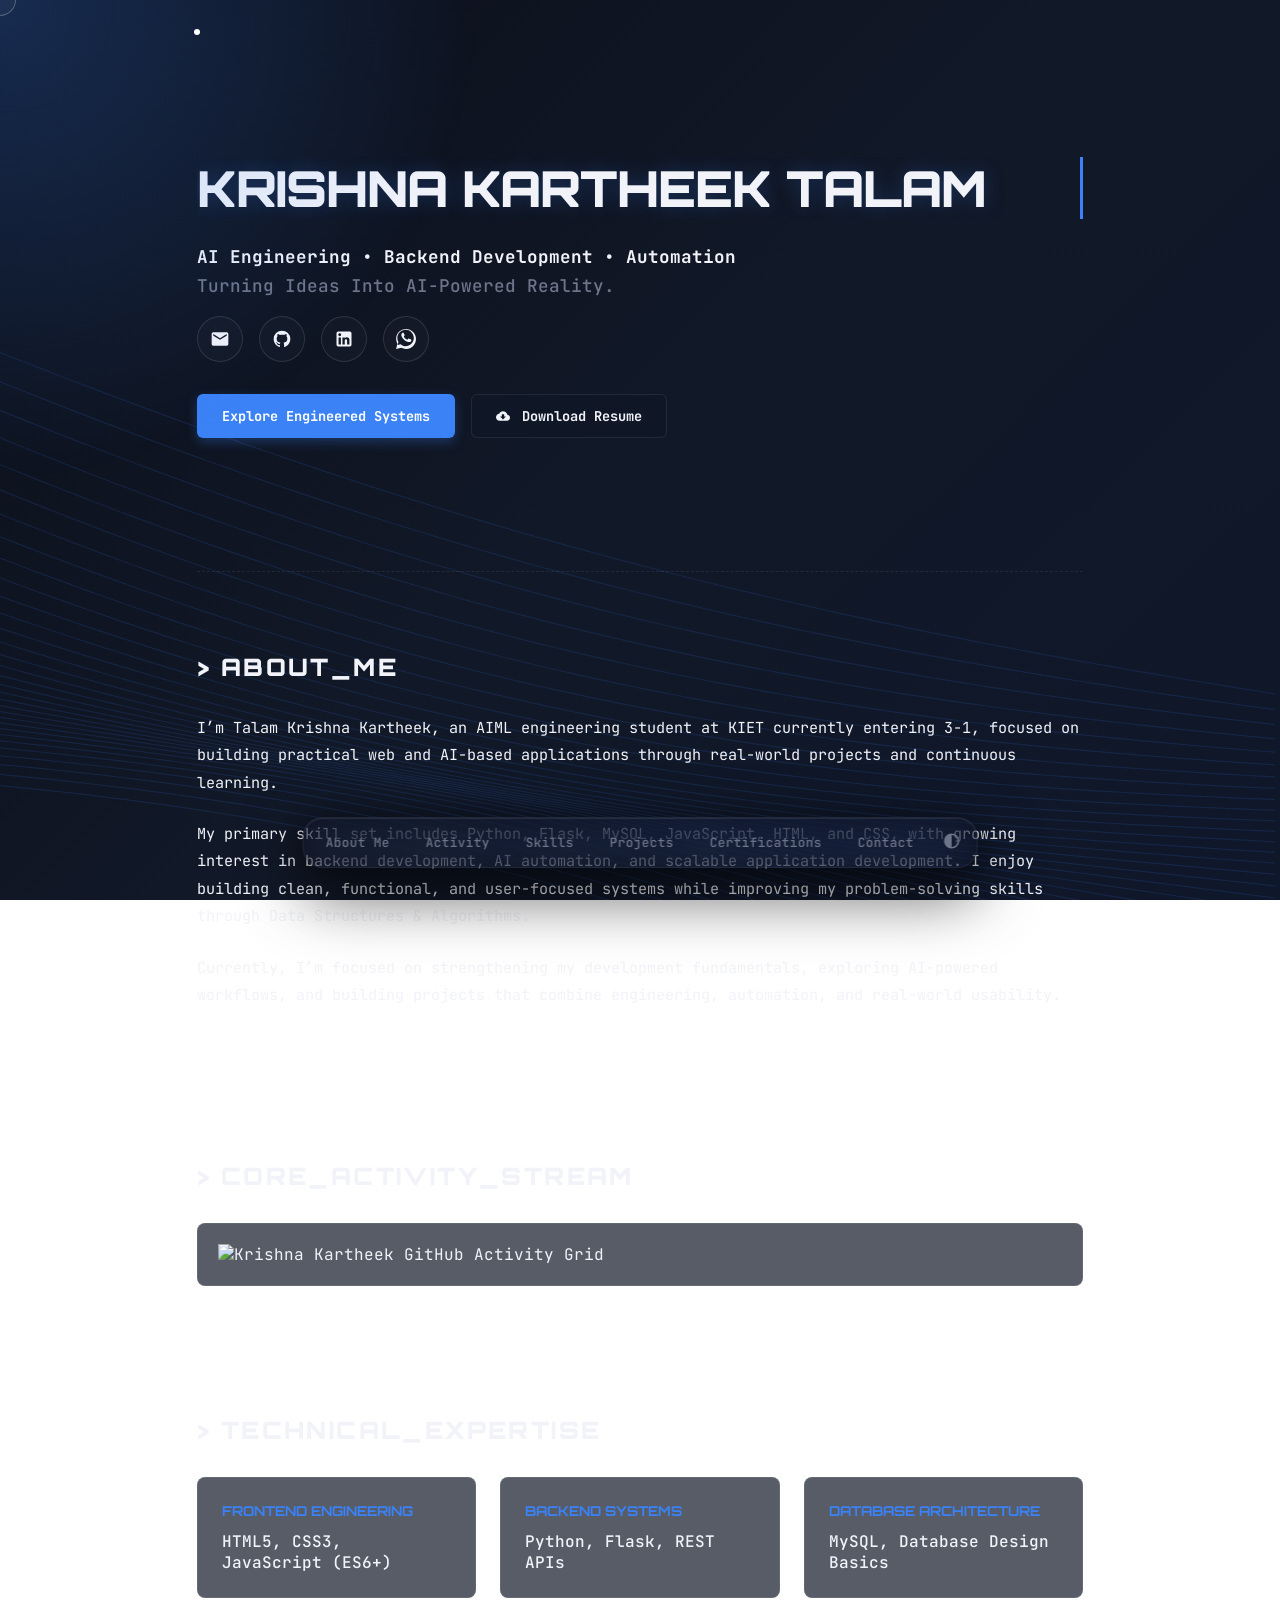
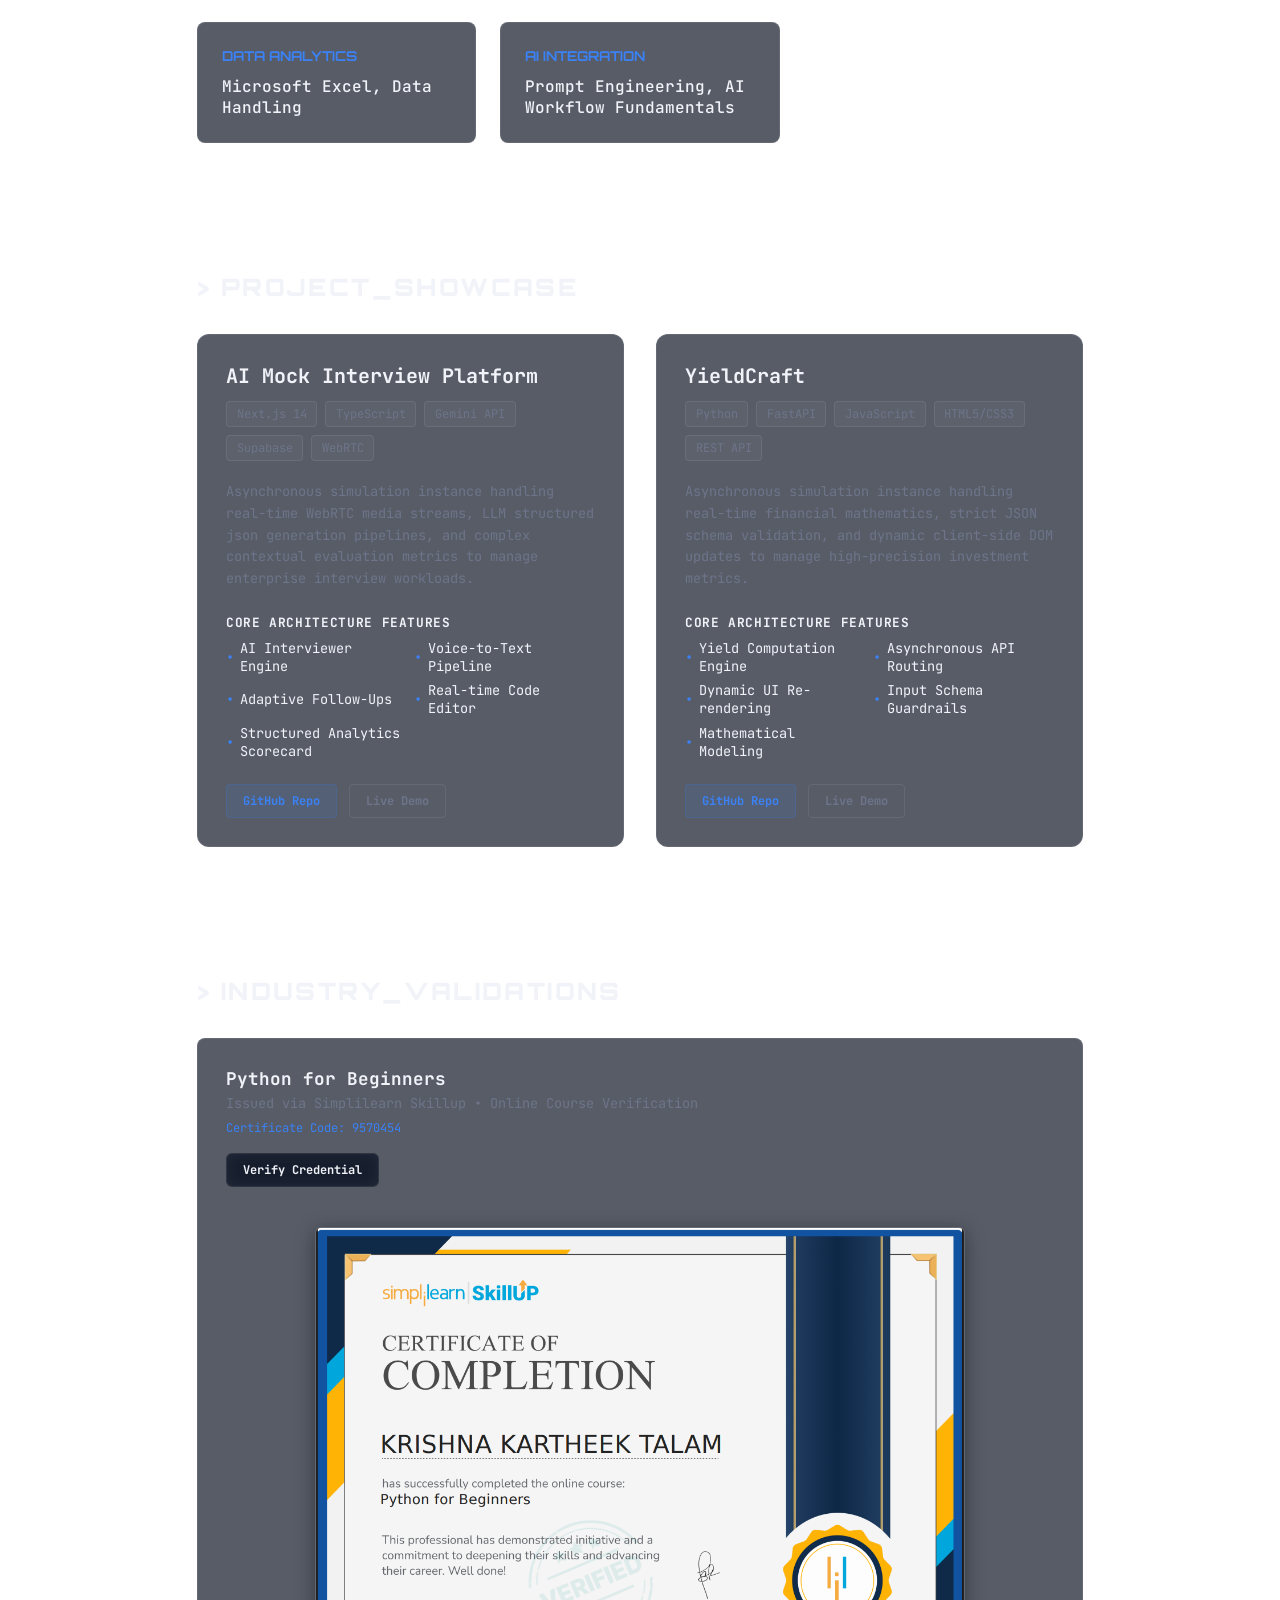
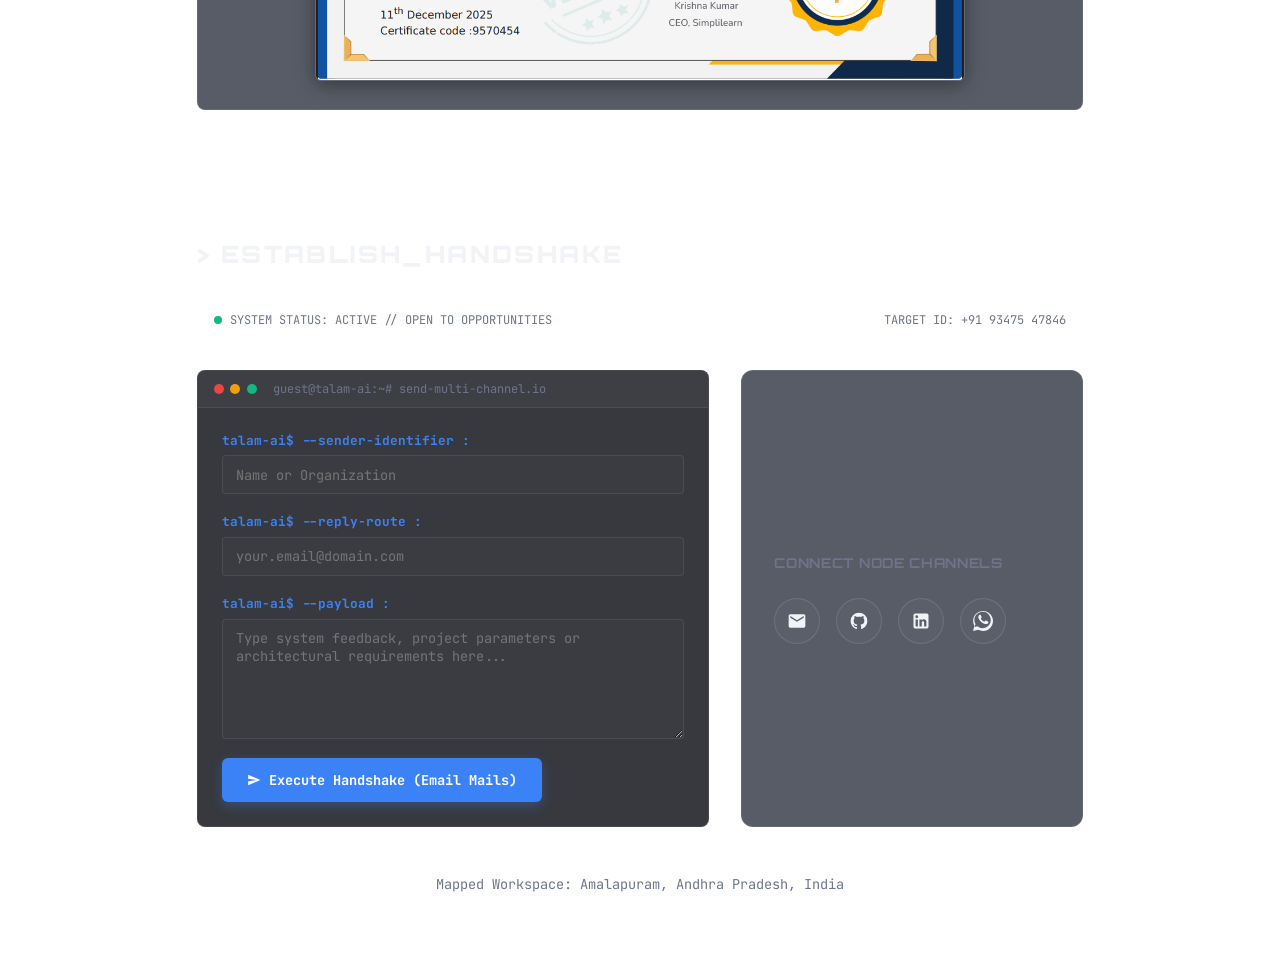
==== commit 3a8ba0bc: "Update index.html" ====
--- a/index.html
+++ b/index.html
@@ -442,6 +442,15 @@
         </div>
     </section>
 
+    <section id="activity">
+        <div class="section-title">> Core_Activity_Stream</div>
+        <div class="about-content">
+            <div class="github-grid-wrapper" style="background: var(--surface); border: 1px solid var(--border); padding: 1.25rem; border-radius: 8px; backdrop-filter: blur(8px); display: flex; justify-content: center; overflow-x: auto;">
+                <img src="https://github-readme-activity-graph.vercel.app/graph?username=Krishna-kartheek&theme=react-dark&bg_color=0B0F19&hide_border=true&area=true" alt="Krishna Kartheek GitHub Activity Grid" class="cursor-target" style="width: 100%; max-width: 850px; height: auto; min-width: 600px; display: block;">
+            </div>
+        </div>
+    </section>
+
     <section id="skills">
         <div class="section-title">> Technical_Expertise</div>
         <div class="skills-grid">
@@ -606,6 +615,7 @@
     <div class="dock-container">
         <nav class="dock">
             <a href="#about" class="active-btn cursor-target">About Me</a>
+            <a href="#activity" class="cursor-target">Activity</a>
             <a href="#skills" class="cursor-target">Skills</a>
             <a href="#projects" class="cursor-target">Projects</a>
             <a href="#certifications" class="cursor-target">Certifications</a>
@@ -685,7 +695,7 @@
                 ring.classList.remove('expand');
                 targetX = null;
                 targetY = null;
-            });
+          2  });
         });
 
         function toggleTheme() {
@@ -766,13 +776,13 @@
                         let y = (canvas.height * 0.35) + line.yOffset + 
                                 Math.sin(x * 0.0015 + line.phase) * 95 + 
                                 Math.cos(x * 0.002 - line.phase) * 35;
-                        
+                      
                         // Slowly slope down diagonally across screen space to mirror the sample aesthetic
                         y += x * 0.25;
 
                         if (x === 0) {
                             ctx.moveTo(x, y);
-                        } else {
+              0          } else {
                             ctx.lineTo(x, y);
                         }
                     }
